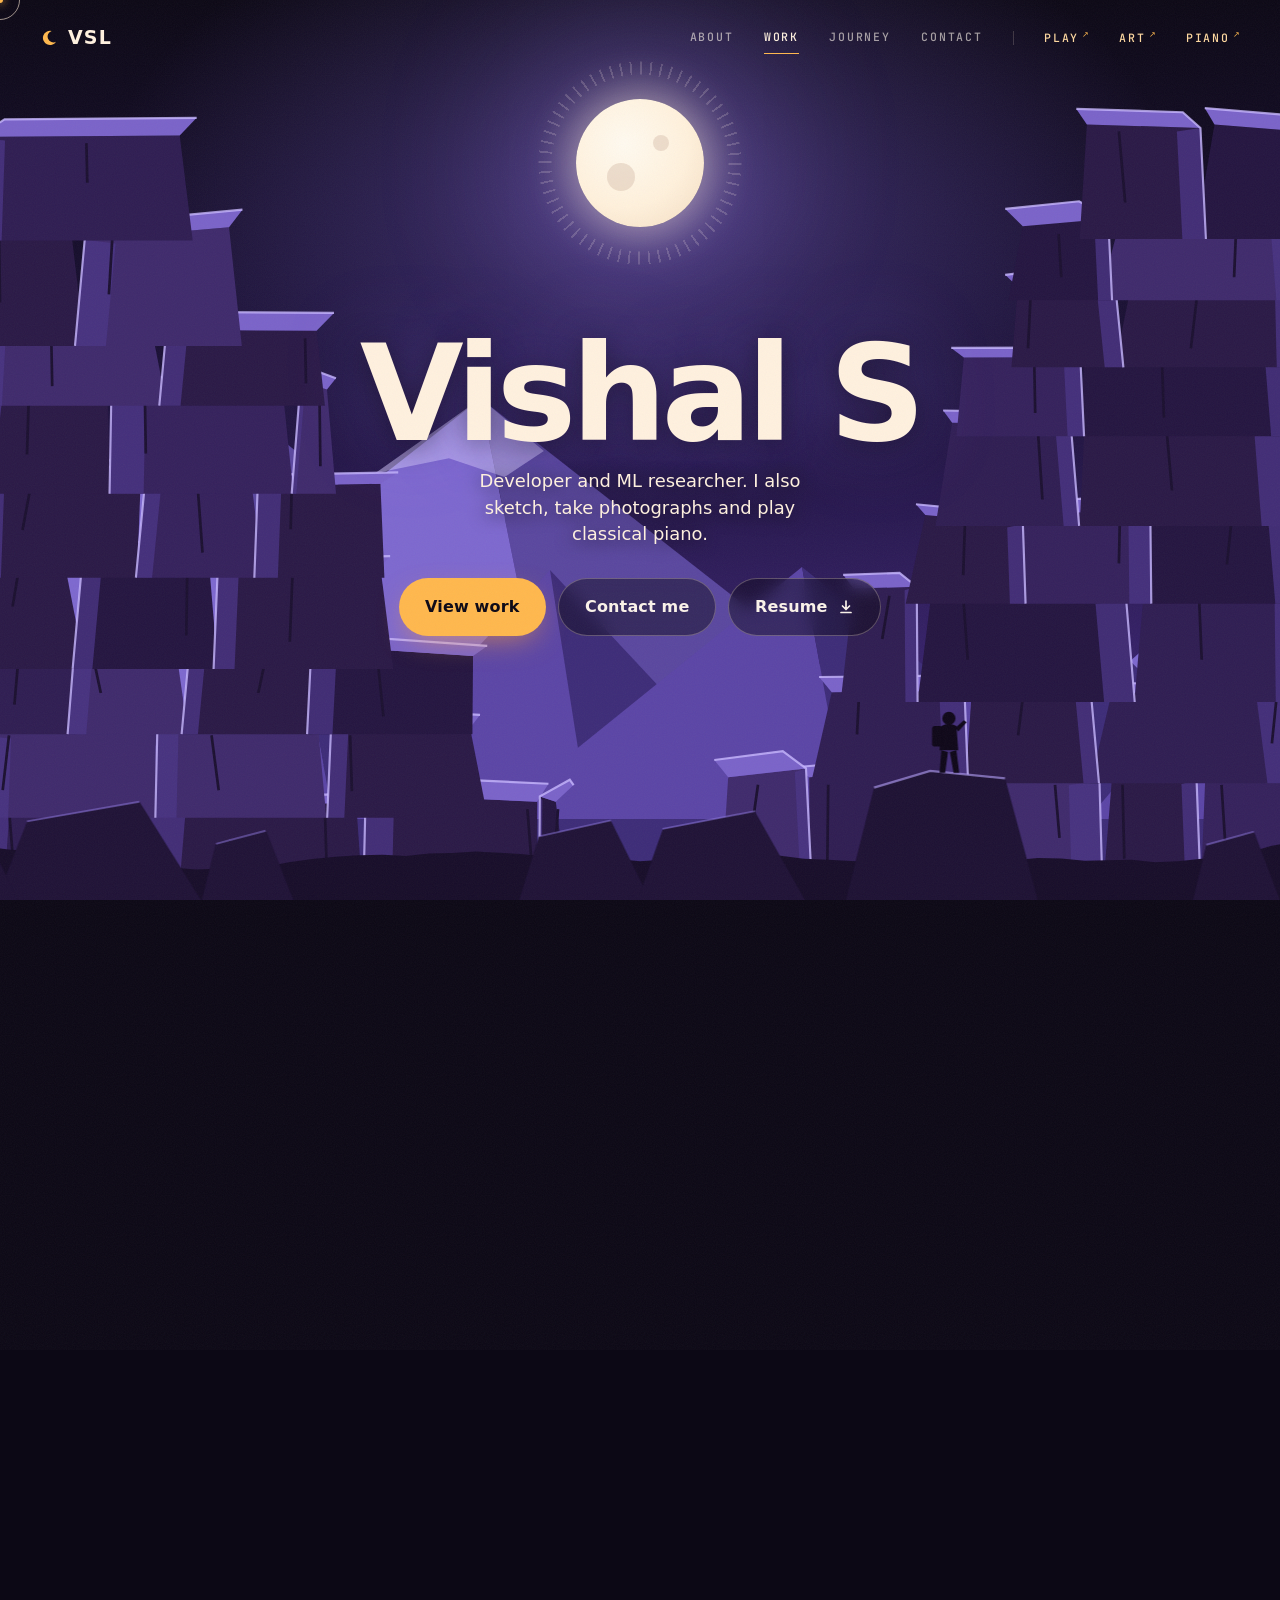
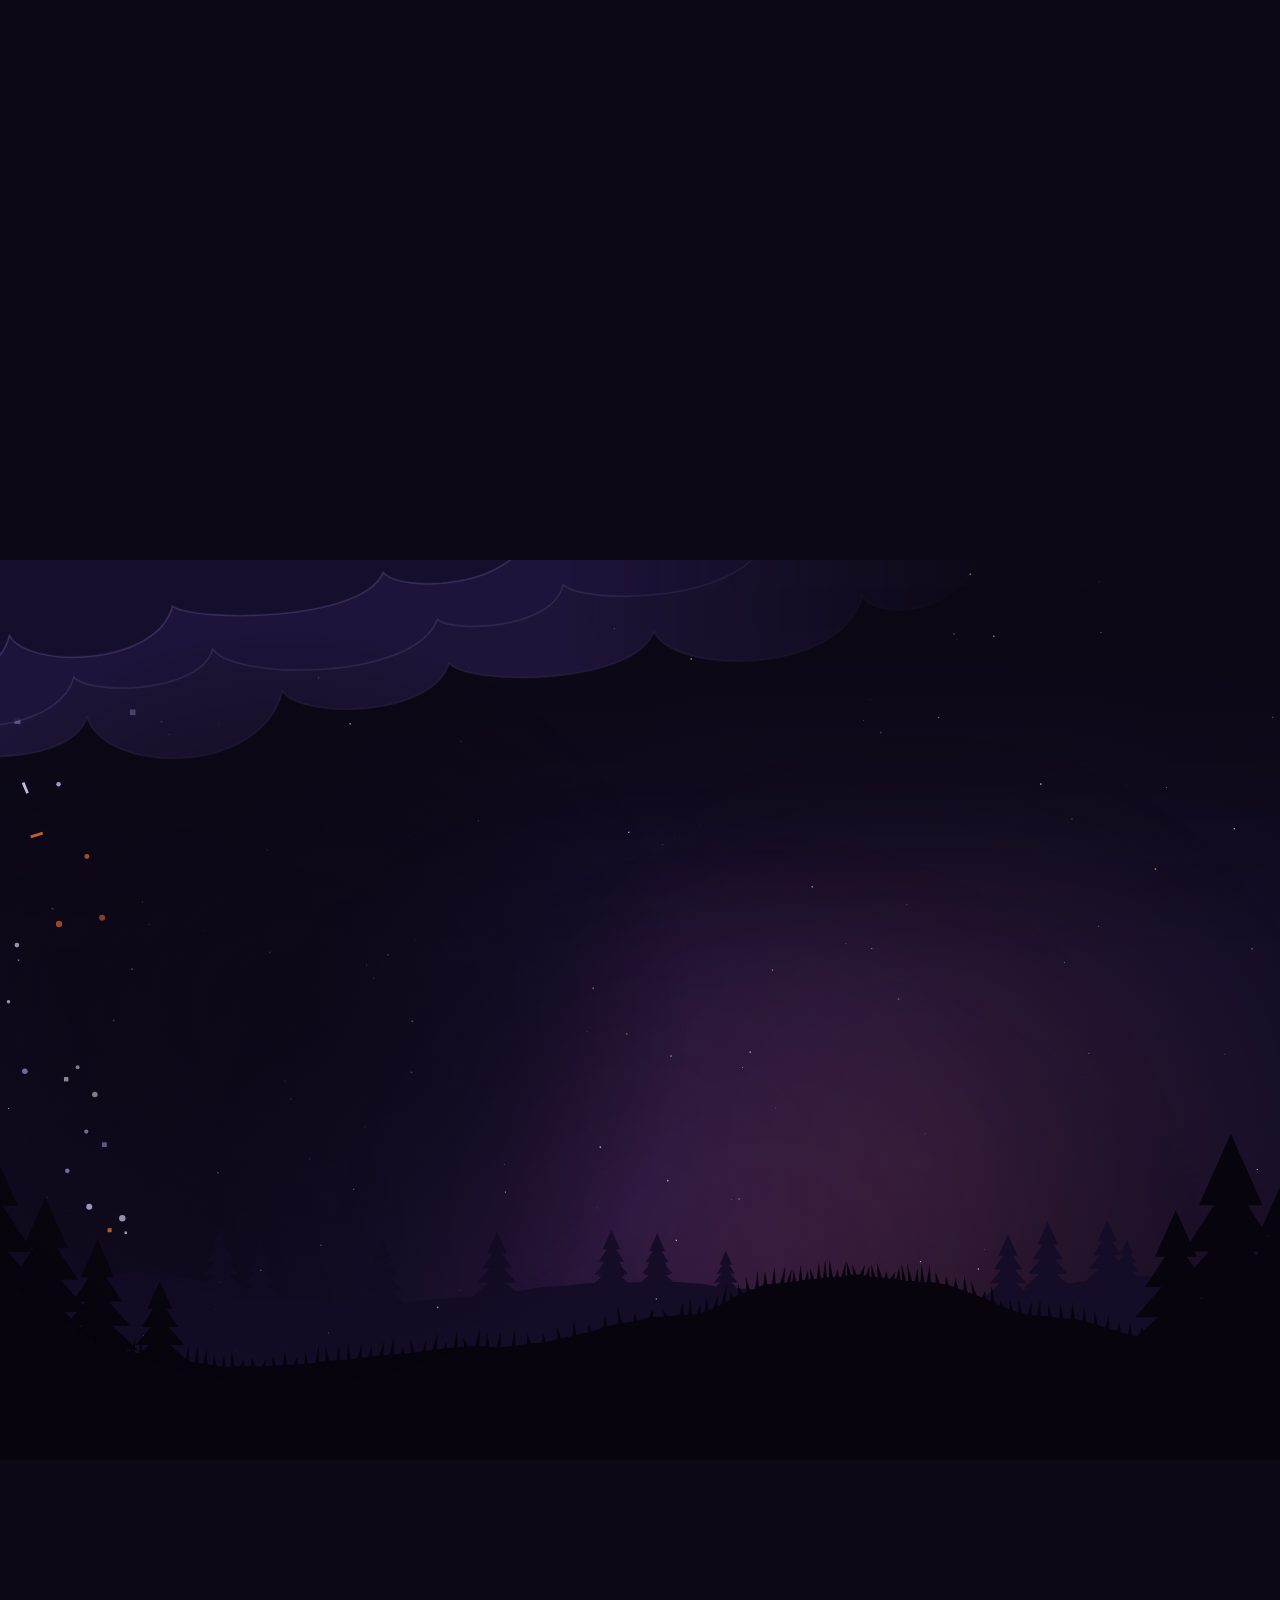
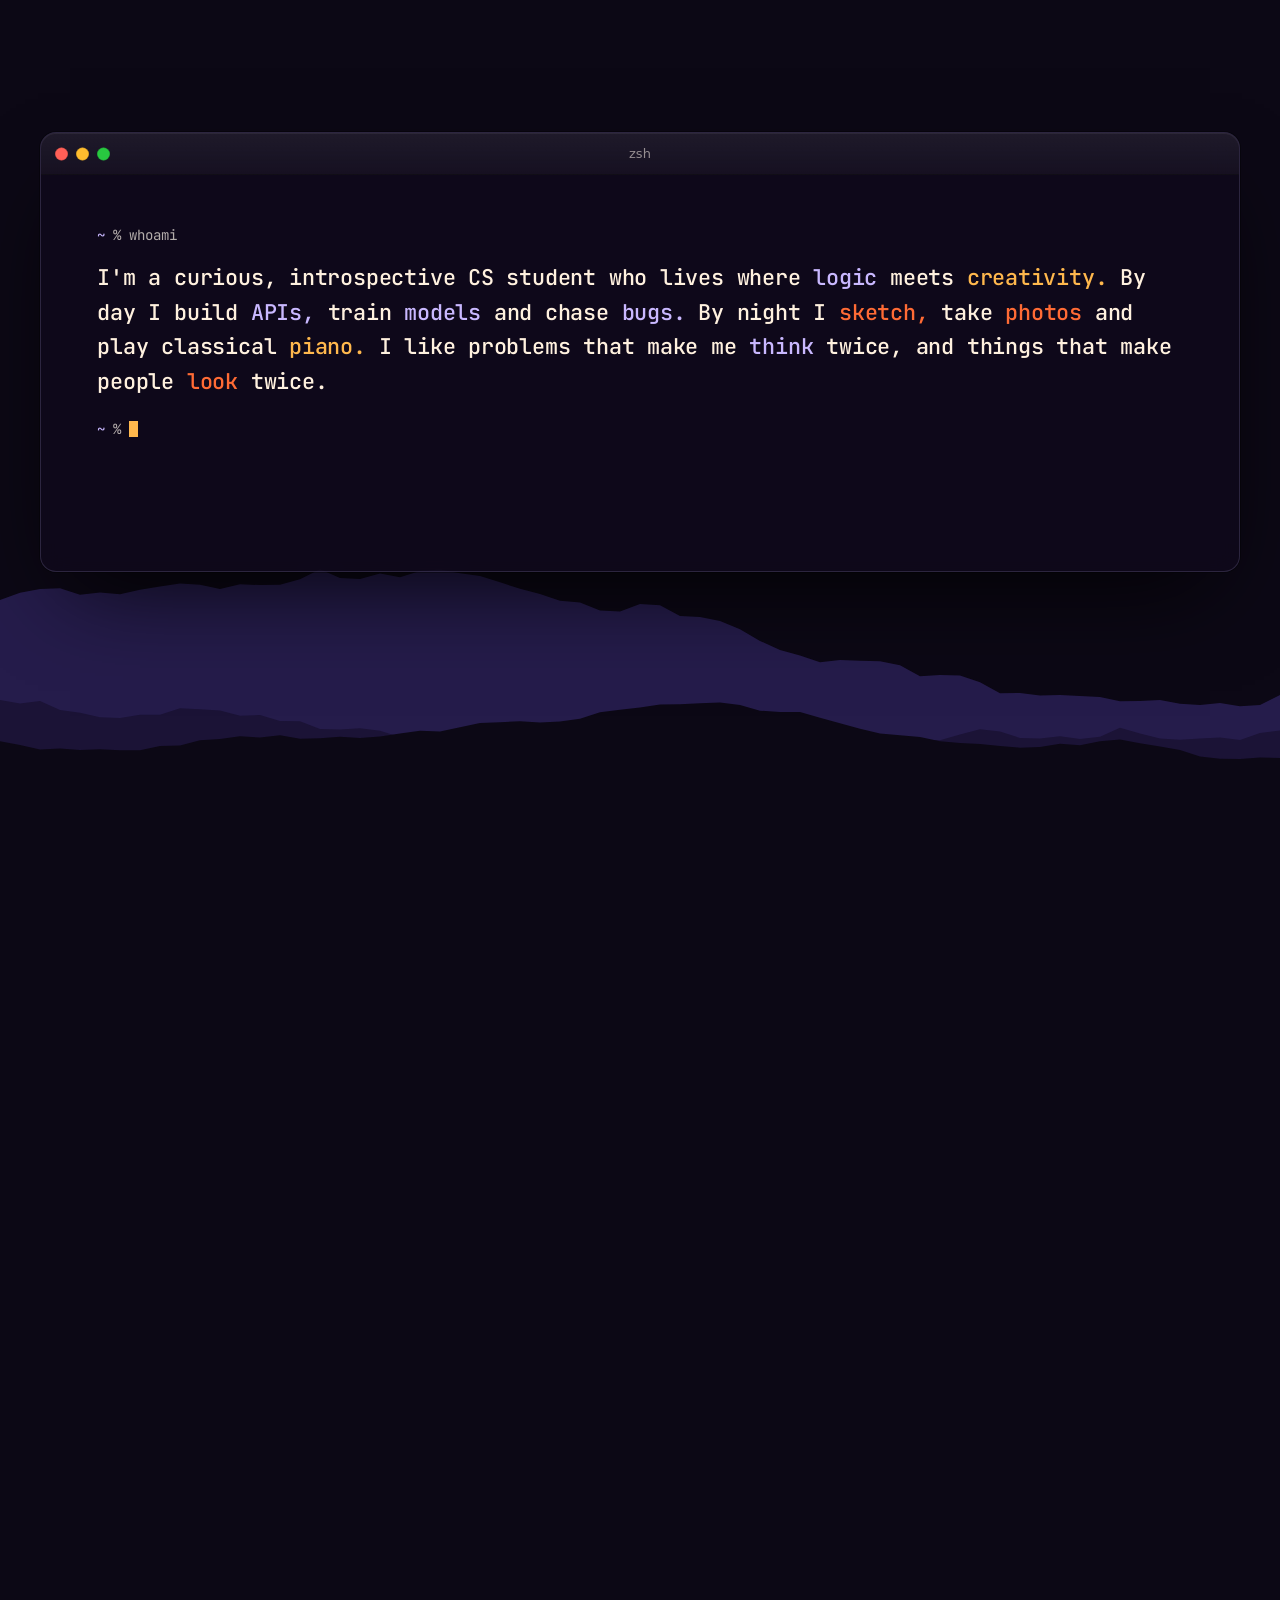
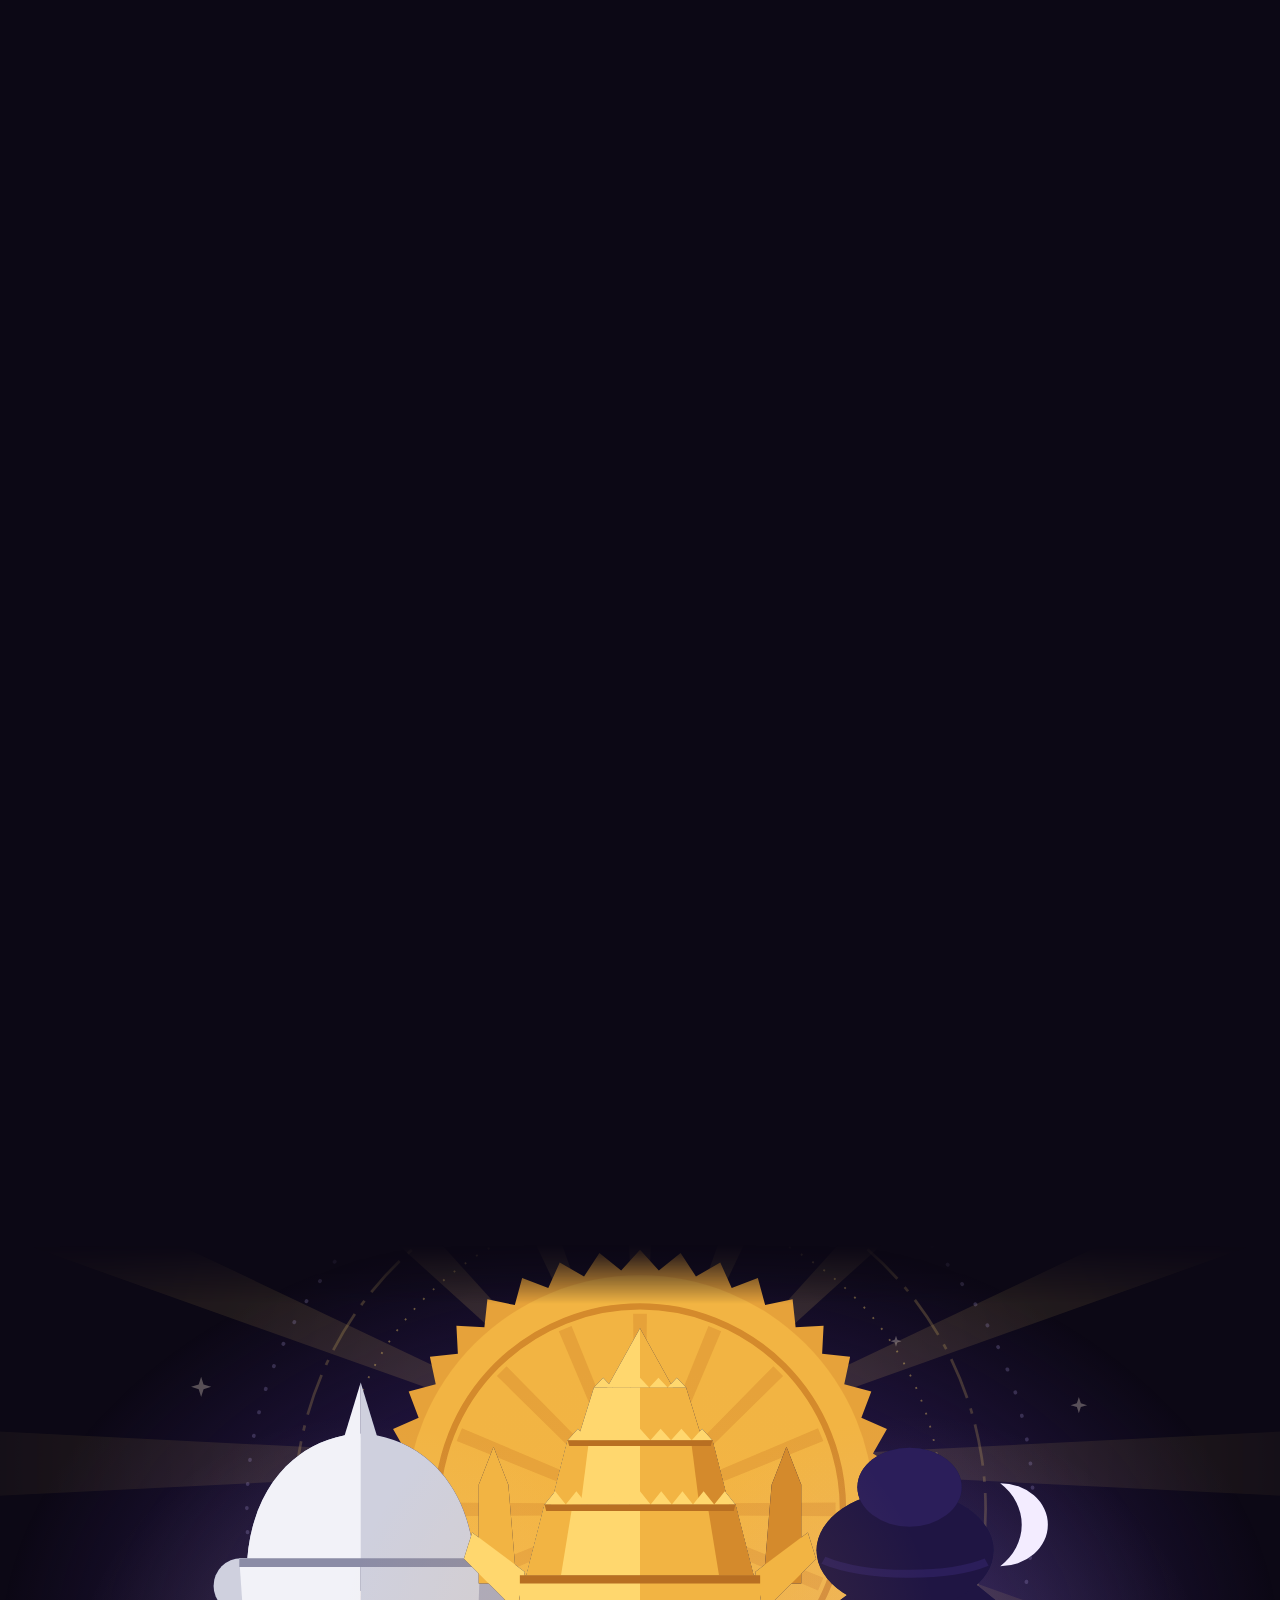
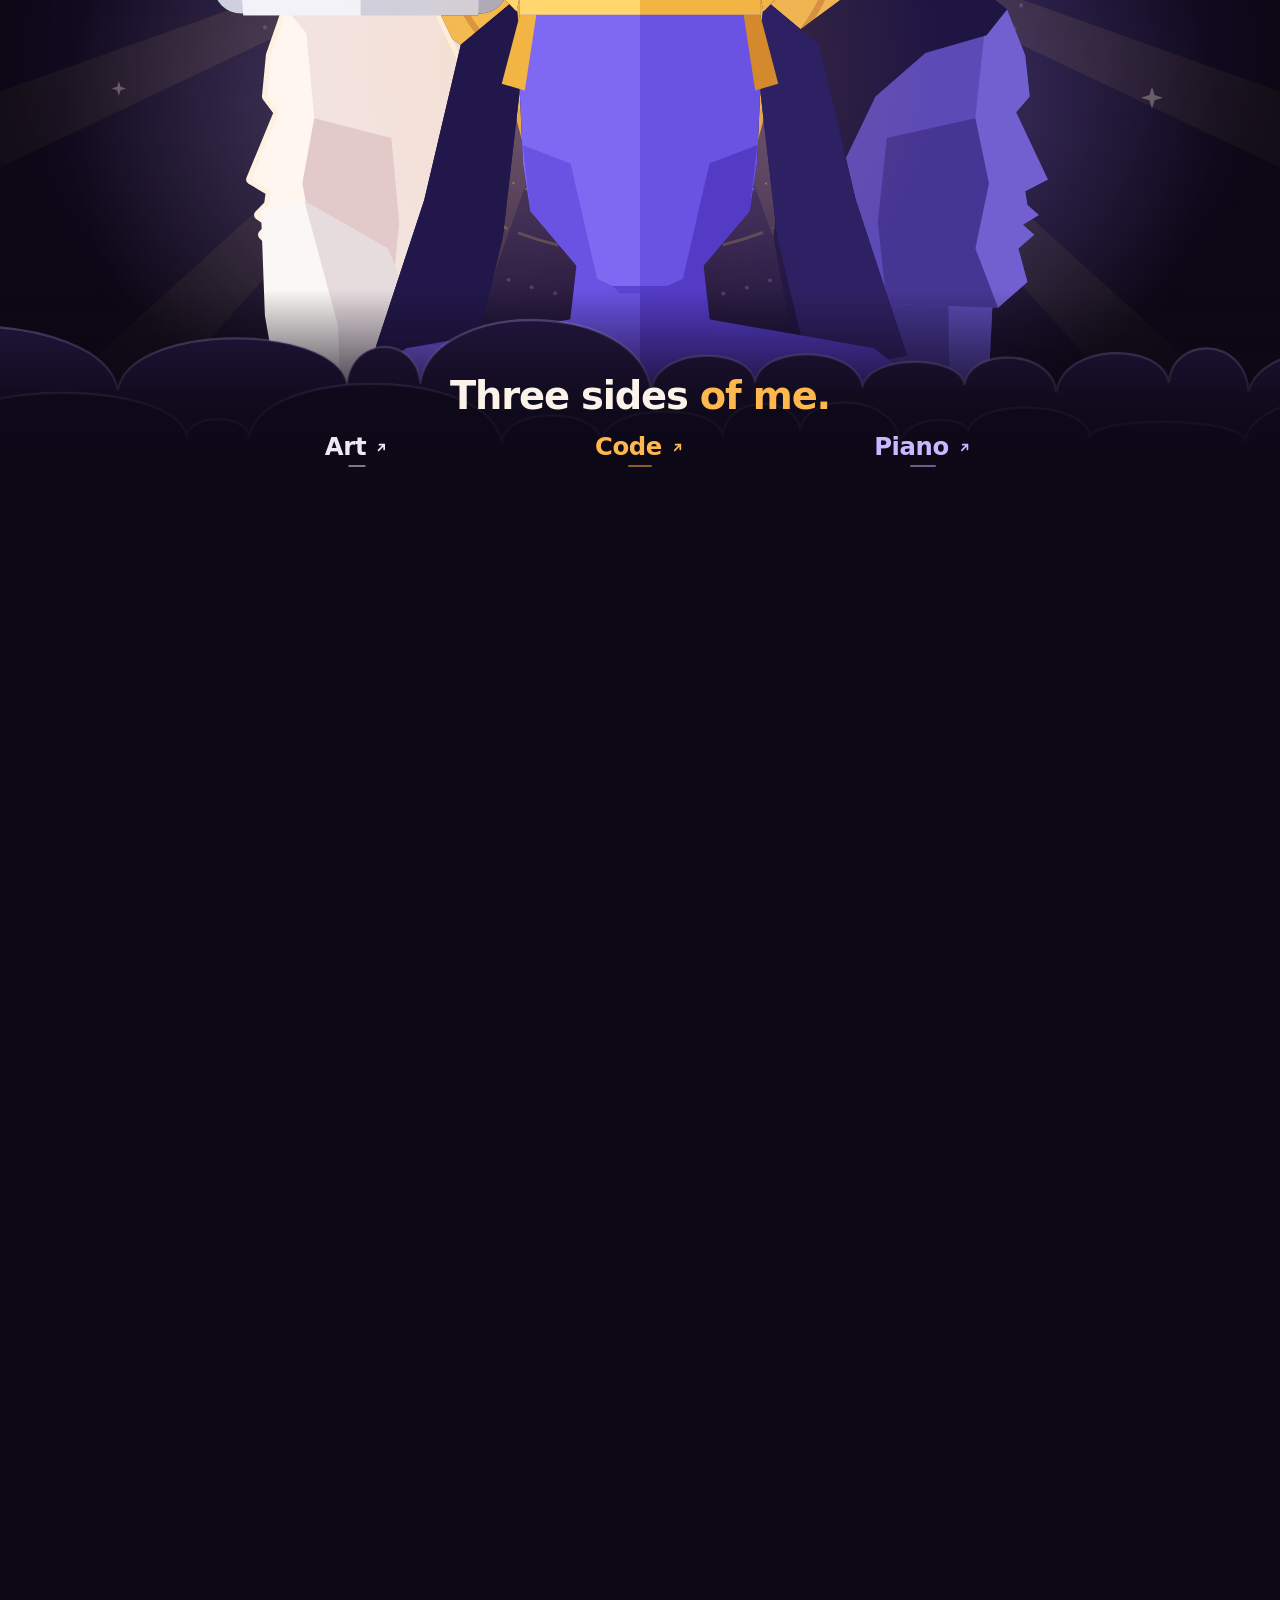
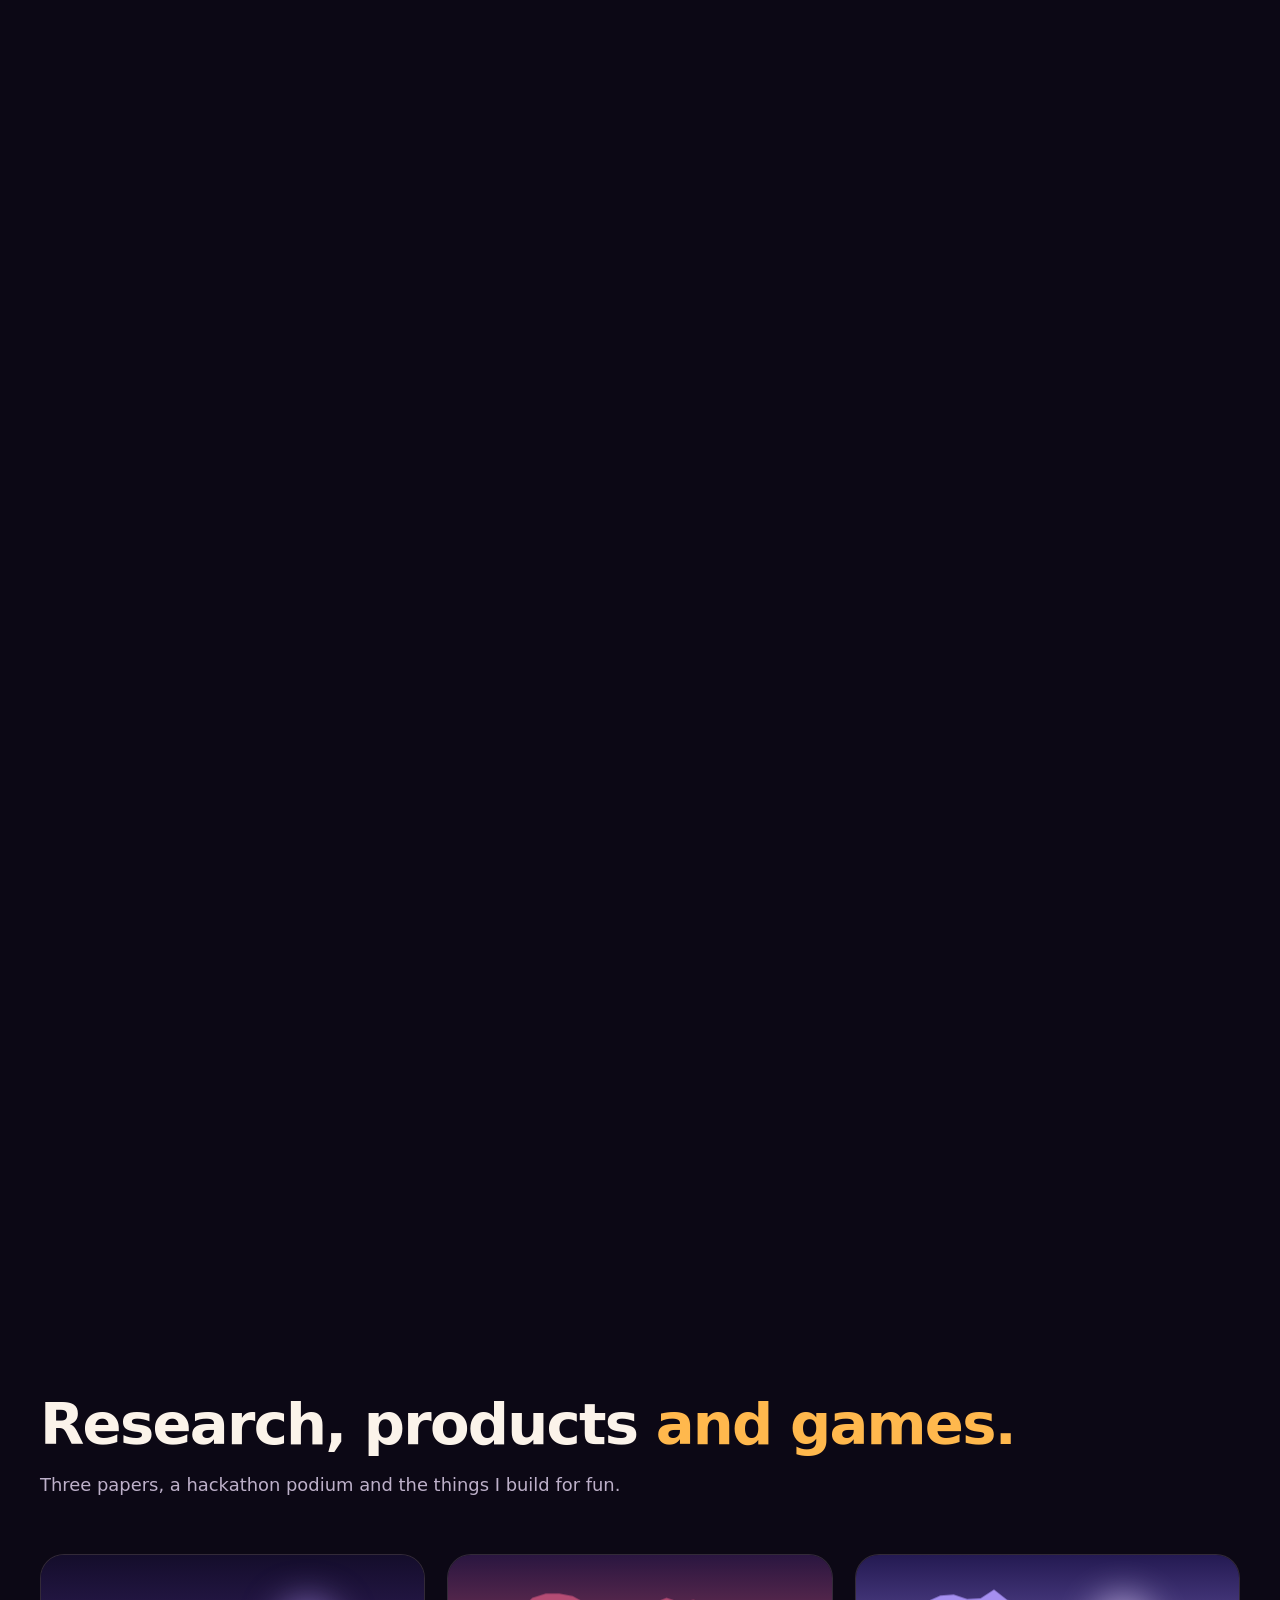
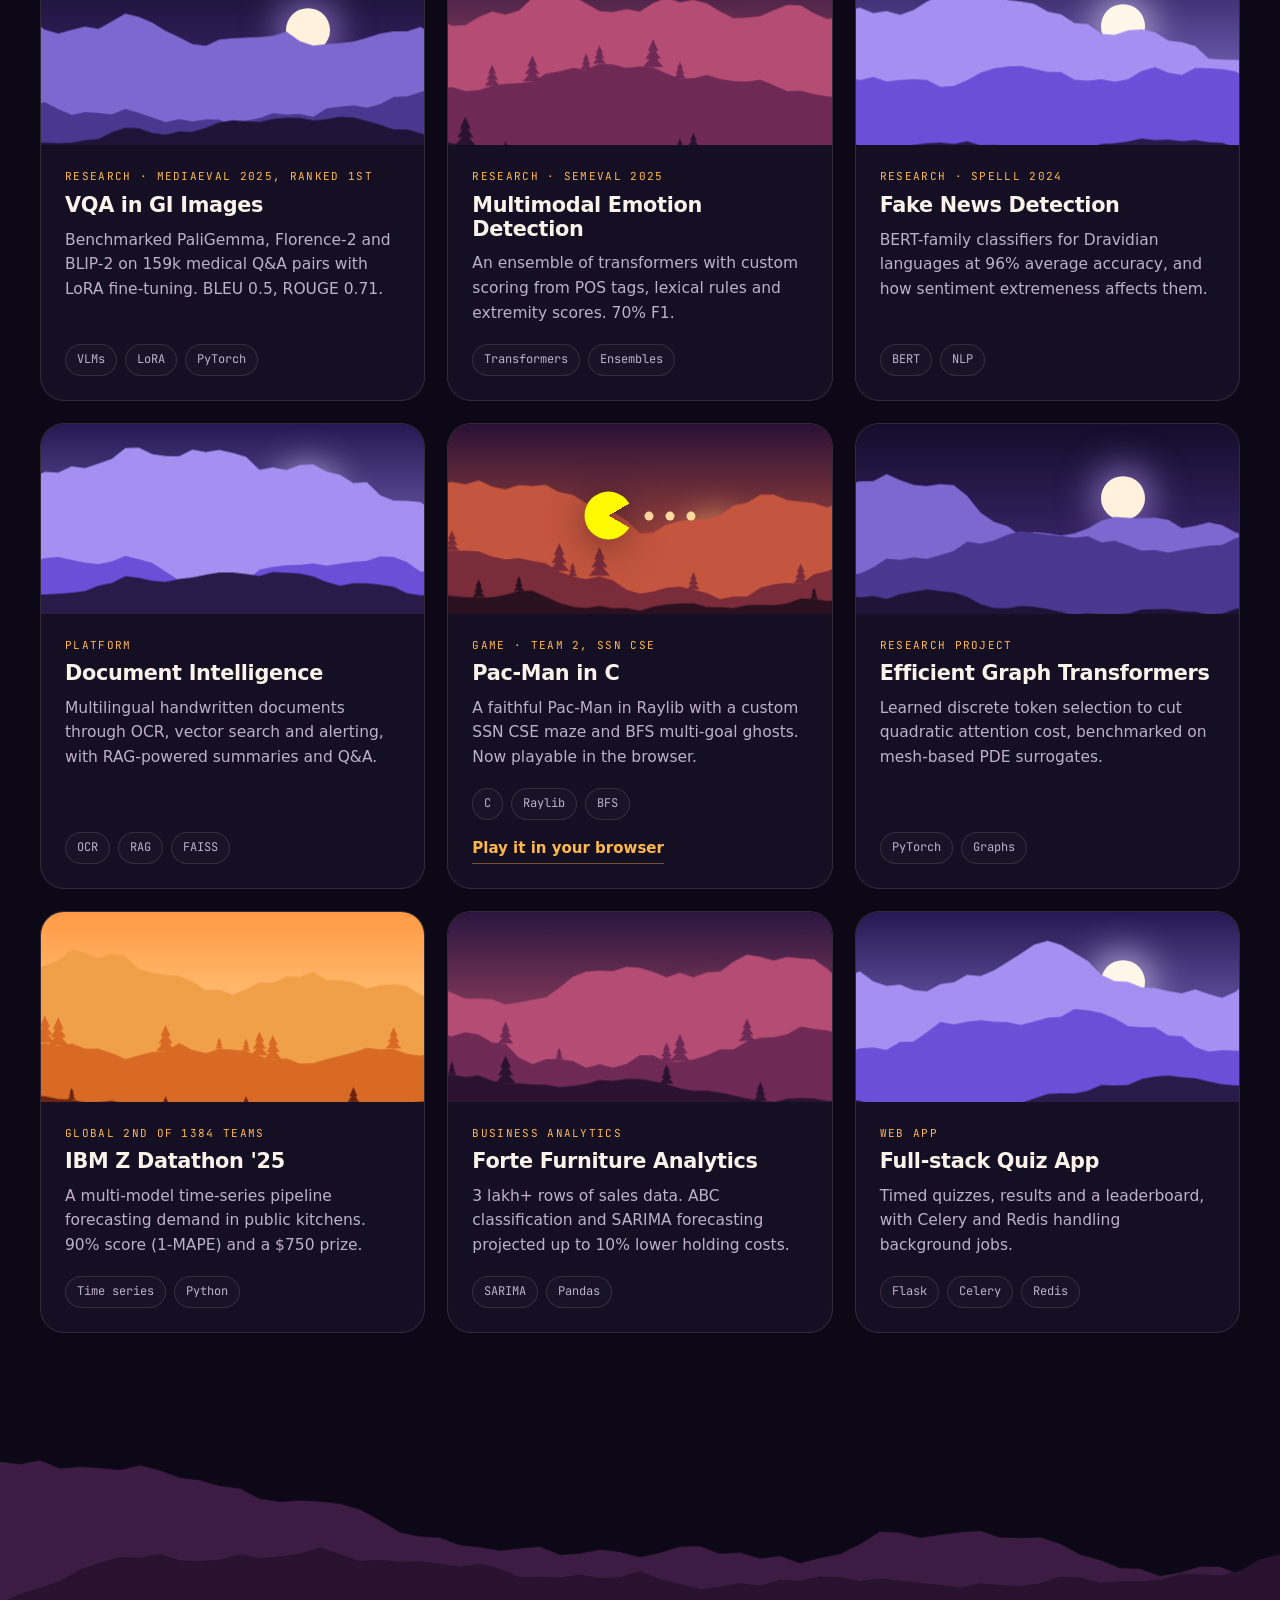
==== index.html @ 2ef000c5 "Portfolio: night-to-dawn parallax site Moonlit canyon hero, scroll-driven particle story, the three " ====
<!doctype html>
<html lang="en">
<head>
  <meta charset="utf-8" />
  <meta name="viewport" content="width=device-width, initial-scale=1" />
  <title>Vishal S</title>
  <meta name="description" content="Vishal S. Computer Science at SSN and Data Science at IIT Madras. Research in NLP, backend systems, games, sketching and classical piano." />
  <meta name="theme-color" content="#0c0815" />
  <link rel="preconnect" href="https://api.fontshare.com" />
  <link rel="preconnect" href="https://cdn.fontshare.com" crossorigin />
  <link href="https://api.fontshare.com/v2/css?f[]=clash-display@500,600,700&f[]=satoshi@400,500,700&display=swap" rel="stylesheet" media="print" onload="this.media='all'" />
  <noscript><link href="https://api.fontshare.com/v2/css?f[]=clash-display@500,600,700&f[]=satoshi@400,500,700&display=swap" rel="stylesheet" /></noscript>
  <link rel="preload" as="image" href="images/scenes/night-far.svg" />
  <link rel="preload" as="image" href="images/scenes/night-mid.svg" />
  <link rel="preload" as="image" href="images/scenes/night-ground.svg" />
  <link rel="stylesheet" href="css/base.css" />
  <link rel="stylesheet" href="css/home.css" />
</head>
<body>
  <div class="loader" id="loader" aria-hidden="true">
    <div class="loader-sky"></div>
    <img class="loader-layer ld1" src="images/scenes/night-far.svg" alt="" />
    <img class="loader-layer ld2" src="images/scenes/night-mid.svg" alt="" />
    <img class="loader-layer ld3" src="images/scenes/night-ground.svg" alt="" />
    <div class="loader-mark"><span>V</span><span>S</span><span>L</span></div>
    <div class="loader-bar"><span></span></div>
  </div>

  <a class="skip" href="#main">Skip to content</a>
  <div class="skyglow" aria-hidden="true"></div>
  <canvas id="stars" aria-hidden="true"></canvas>
  <div class="grain" aria-hidden="true"></div>
  <div class="cursor" aria-hidden="true"><span class="cursor-dot"></span><span class="cursor-ring"></span></div>
  <div class="progress" aria-hidden="true"></div>

  <header class="nav" id="nav">
    <a href="#top" class="logo" aria-label="VSL, home"><svg class="logo-mark" viewBox="0 0 24 24" aria-hidden="true"><path fill="currentColor" d="M15.5 2.6A9.5 9.5 0 1 0 21.4 17 7.8 7.8 0 1 1 15.5 2.6Z"/></svg>VSL</a>
    <button class="nav-toggle" aria-expanded="false" aria-controls="nav-links" aria-label="Open menu"><span></span><span></span></button>
    <nav id="nav-links" class="nav-links" aria-label="Primary">
      <a href="#about">About</a>
      <a href="#work">Work</a>
      <a href="#journey">Journey</a>
      <a href="#contact">Contact</a>
      <span class="nav-sep" aria-hidden="true"></span>
      <a class="ext" href="play.html">Play<sup>↗</sup></a>
      <a class="ext" href="art.html">Art<sup>↗</sup></a>
      <a class="ext" href="piano.html">Piano<sup>↗</sup></a>
    </nav>
  </header>

  <main id="main">
    <!-- ================= HERO: moonlit canyon ================= -->
    <section class="hero-scene" id="top">
      <div class="hero-sticky">
        <div class="sky" aria-hidden="true"></div>
        <div class="moon-wrap" aria-hidden="true"><div class="moon-halo"></div><div class="moon"></div></div>
        <img class="layer l-far" src="images/scenes/night-far.svg" alt="" aria-hidden="true" />
        <img class="layer l-mid" src="images/scenes/night-mid.svg" alt="" aria-hidden="true" />
        <img class="layer l-cliff-l" src="images/scenes/night-cliff-left.svg" alt="" aria-hidden="true" />
        <img class="layer l-cliff-r" src="images/scenes/night-cliff-right.svg" alt="" aria-hidden="true" />

        <div class="hero-copy">
          <h1 class="t-hero hero-title">Vishal S</h1>
          <p class="hero-sub">Developer and ML researcher. I also sketch, take photographs and play classical piano.</p>
          <div class="hero-actions">
            <a href="#work" class="btn btn-neon magnetic">View work</a>
            <a href="#contact" class="btn btn-ghost magnetic">Contact me</a>
            <a href="files/Vishal_S_Resume.pdf" class="btn btn-ghost magnetic" download>Resume <svg class="btn-ic" viewBox="0 0 16 16" fill="none" stroke="currentColor" stroke-width="1.7" stroke-linecap="round" stroke-linejoin="round" aria-hidden="true"><path d="M8 2v8M4.5 7 8 10.5 11.5 7M3 13.5h10"/></svg></a>
          </div>
        </div>

        <img class="layer l-ground" src="images/scenes/night-ground.svg" alt="" aria-hidden="true" />
      </div>
    </section>

    <!-- ================= ASSEMBLY: a thousand little pieces ================= -->
    <section class="assemble" id="me" aria-label="Who I am">
      <div class="assemble-sticky">
        <div class="nebula" aria-hidden="true"><i class="nb nb1"></i><i class="nb nb2"></i><i class="nb nb3"></i></div>
        <img class="as-ground as-ground-b" src="images/scenes/pieces-back.svg" alt="" aria-hidden="true" />
        <canvas id="assemble-canvas" aria-hidden="true"></canvas>
        <div class="as-clouds" aria-hidden="true">
          <svg viewBox="-200 -40 1400 420" preserveAspectRatio="xMinYMin slice"><g class="ac-l ac-l1"><path d="M-220,230 C-200,259 -41,259 -21,195 C6,275 219,275 246,159 C269,197 451,197 474,121 C502,152 726,152 754,78 C783,138 1010,138 1039,30 C1055,61 1184,61 1200,-40 L1200,-60 L-220,-60 Z" fill="#271a47" opacity="0.7"/><path d="M-220,230 C-200,259 -41,259 -21,195 C6,275 219,275 246,159 C269,197 451,197 474,121 C502,152 726,152 754,78 C783,138 1010,138 1039,30 C1055,61 1184,61 1200,-40 " fill="none" stroke="#c9b8ff" stroke-opacity="0.1" stroke-width="2"/></g><g class="ac-l ac-l2"><path d="M-220,190 C-197,238 -12,238 11,155 C30,179 182,179 201,117 C232,160 477,160 508,76 C525,93 663,93 680,29 C708,56 932,56 960,-40 L960,-60 L-220,-60 Z" fill="#1f143c" opacity="0.85"/><path d="M-220,190 C-197,238 -12,238 11,155 C30,179 182,179 201,117 C232,160 477,160 508,76 C525,93 663,93 680,29 C708,56 932,56 960,-40 " fill="none" stroke="#c9b8ff" stroke-opacity="0.14" stroke-width="2"/></g><g class="ac-l ac-l3"><path d="M-220,150 C-200,198 -37,198 -17,113 C5,158 183,158 206,73 C235,95 466,95 494,27 C515,54 679,54 700,-40 L700,-60 L-220,-60 Z" fill="#170e2d" opacity="0.95"/><path d="M-220,150 C-200,198 -37,198 -17,113 C5,158 183,158 206,73 C235,95 466,95 494,27 C515,54 679,54 700,-40 " fill="none" stroke="#c9b8ff" stroke-opacity="0.2" stroke-width="2"/></g></svg>
        </div>
        <img class="as-ground as-ground-f" src="images/scenes/pieces-front.svg" alt="" aria-hidden="true" />
        <ol class="captions" id="captions">
          <li data-from="0.05" data-to="0.38"><span class="t-h2 cap-t">A thousand little pieces.</span><span class="cap-s">Ideas, habits, half-finished sketches and a lot of late nights.</span></li>
          <li data-from="0.5" data-to="0.92"><span class="t-h2 cap-t">Put together, they make <span class="accent">Vishal.</span></span><span class="cap-s">CS at SSN and Data Science at IIT Madras. Based in Chennai.</span></li>
        </ol>
      </div>
    </section>

    <!-- ================= ABOUT ================= -->
    <section class="story" id="about">
      <div class="story-sticky">
        <div class="horizon" data-pal="night" data-mode="scene" aria-hidden="true"></div>
        <div class="wrap story-inner">
          <div class="term">
            <div class="term-bar" aria-hidden="true">
              <span class="term-dots"><i></i><i></i><i></i></span>
              <span class="term-title">zsh</span>
            </div>
            <div class="term-body" data-lenis-prevent>
              <p class="term-line" aria-hidden="true"><span class="term-path">~</span> % whoami</p>
              <p class="story-text" id="story-text"></p>
              <div class="term-log" id="term-log" aria-live="polite"></div>
              <p class="term-line term-end"><span class="term-path">~</span> % <span class="term-typed" id="term-typed"></span><span class="term-cursor"></span></p>
              <input class="term-input" id="term-input" type="text" autocomplete="off" autocapitalize="off" autocorrect="off" spellcheck="false" aria-label="Terminal. Try ls, cat or clear." />
            </div>
          </div>
        </div>
      </div>
    </section>

    <section class="sides" id="sides" aria-label="Three sides of me">
      <div class="sides-sticky">
        <div class="trimurti" id="trimurti"></div>
        <div class="tm-foot wrap">
          <h2 class="tm-title">Three sides <span class="accent">of me.</span></h2>
          <nav class="tm-labels" id="tm-labels" aria-label="Three sides of me"></nav>
        </div>
      </div>
    </section>


    <!-- ================= WORK ================= -->
    <section class="work section" id="work">
      <div class="wrap section-head">
        <h2 class="t-h2 reveal">Research, products <span class="accent">and games.</span></h2>
        <p class="lead reveal">Three papers, a hackathon podium and the things I build for fun.</p>
      </div>
      <div class="wrap work-grid" id="work-grid"></div>
      <div class="horizon" data-pal="dusk" aria-hidden="true"></div>
    </section>


    <!-- ================= SKILLS ================= -->
    <section class="skills" aria-label="Toolkit">
      <div class="marquee" aria-hidden="true"><div class="marquee-track" id="mq-a"></div></div>
      <div class="marquee alt" aria-hidden="true"><div class="marquee-track" id="mq-b"></div></div>
      <p class="sr-only" id="skills-sr"></p>
    </section>

    <!-- ================= JOURNEY ================= -->
    <section class="section journey" id="journey">
      <div class="wrap">
        <div class="section-head">
          <h2 class="t-h2 reveal">How I <span class="accent">got here.</span></h2>
        </div>
        <ul class="stats" id="stats" aria-label="At a glance"></ul>
        <div class="timeline-wrap">
          <div class="timeline-line" aria-hidden="true"><span id="timeline-fill"></span></div>
          <ol class="timeline" id="timeline"></ol>
        </div>
      </div>
      <div class="horizon" data-pal="ember" aria-hidden="true"></div>
    </section>

    <!-- ================= CONTACT: dawn ================= -->
    <section class="dawn" id="contact">
      <div class="dawn-sticky">
        <div class="dawn-sky" aria-hidden="true"></div>
        <div class="sun" aria-hidden="true"></div>
        <img class="dl d1" src="images/scenes/dawn-1.svg" alt="" aria-hidden="true" loading="lazy" />
        <img class="dl d2" src="images/scenes/dawn-2.svg" alt="" aria-hidden="true" loading="lazy" />
        <img class="dl d3" src="images/scenes/dawn-3.svg" alt="" aria-hidden="true" loading="lazy" />
        <img class="dl d4" src="images/scenes/dawn-4.svg" alt="" aria-hidden="true" loading="lazy" />
        <img class="dl d5" src="images/scenes/dawn-5.svg" alt="" aria-hidden="true" loading="lazy" />
        <div class="dawn-copy wrap">
          <h2 class="t-h2 dawn-title">Let's make something <span class="accent">together.</span></h2>
          <p class="dawn-lead">Open to internships, research collaborations and interesting side projects.</p>
          <a class="btn btn-egg btn-big magnetic" data-mail href="mailto:vishalsubramoniam@gmail.com">Say hello</a>
          <ul class="socials" id="socials"></ul>
        </div>
      </div>
    </section>
  </main>

  <footer class="footer dawn-footer">
    <p>© <span id="year"></span> <span data-site="name">Vishal S</span></p>
    <a href="#top">Back to top</a>
  </footer>

  <script src="js/vendor/lenis.min.js"></script>
  <script src="js/data.js"></script>
  <script src="js/common.js"></script>
  <script src="js/assemble.js"></script>
  <script src="js/trimurti.js"></script>
  <script src="js/home.js"></script>
</body>
</html>
---- css/base.css ----
@font-face {
  font-family: "JetBrains Mono"; src: url("[data-uri]") format("woff2");
  font-weight: 400 500; font-style: normal; font-display: swap;
}
/* =====================================================================
   BASE — shared by every page.
   Theme: moonlit night (plum + lavender) → Firewatch dawn (amber + ember).
   Type:  Clash Display (headings) · Satoshi (text) · JetBrains Mono (labels)
   ===================================================================== */
:root {
  /* night */
  --bg: #0c0815;
  --bg-2: #150f24;
  --plum: #2a1a4a;
  --violet: #7a5cf0;
  --lilac: #c9b8ff;
  /* dawn */
  --amber: #ffb84d;
  --orange: #ff6b35;
  --ember: #e4472b;
  --sand: #ffd9a0;
  --cream: #fff1df;
  --peach: #f6c9a8;

  /* legacy names (used by Art & Piano pages) mapped onto the new palette */
  --navy: var(--plum);
  --royal: #6b4fd8;
  --mustard: var(--amber);
  --neon: var(--amber);
  --neon-2: var(--sand);
  --teal: var(--lilac);

  --text: #fbf3ea;
  --muted: #bdb0c9;
  --card: rgba(255, 236, 214, 0.04);
  --card-border: rgba(255, 220, 190, 0.13);
  --glow: 0 0 22px rgba(255, 170, 80, 0.45), 0 0 60px rgba(255, 140, 60, 0.18);

  /* type */
  --display: "Clash Display", "Satoshi", system-ui, sans-serif;
  --font: "Satoshi", system-ui, -apple-system, "Segoe UI", sans-serif;
  --mono: "JetBrains Mono", ui-monospace, Consolas, monospace;
  --t-hero: clamp(3.4rem, 10.5vw, 9.5rem);
  --t-h2: clamp(2.4rem, 5.6vw, 5.25rem);
  --t-h3: clamp(1.3rem, 1.6vw, 1.6rem);
  --t-lead: clamp(1.12rem, 1.35vw, 1.35rem);
  --t-body: clamp(1rem, 0.25vw + 0.95rem, 1.125rem);
  --t-label: 0.75rem;

  --radius: 24px;
  --ease: cubic-bezier(0.22, 1, 0.36, 1);
  --wrap: min(1200px, calc(100% - 40px));
}

*, *::before, *::after { box-sizing: border-box; margin: 0; padding: 0; }
/* clip (not hidden) so position:sticky keeps working */
html, body { overflow-x: clip; }
html { scroll-behavior: smooth; scroll-padding-top: 90px; }
/* Lenis smooth scrolling */
html.lenis, html.lenis body { height: auto; }
.lenis.lenis-smooth { scroll-behavior: auto !important; }
.lenis.lenis-stopped { overflow: hidden; }
body {
  background: var(--bg);
  color: var(--text);
  font-family: var(--font);
  font-size: var(--t-body);
  line-height: 1.65;
  -webkit-font-smoothing: antialiased;
  text-rendering: optimizeLegibility;
}
a { color: inherit; text-decoration: none; }
ul, ol { list-style: none; }
img, svg, canvas { display: block; max-width: 100%; }
button { font: inherit; color: inherit; background: none; border: 0; }
::selection { background: var(--amber); color: var(--bg); }
:focus-visible { outline: 2px solid var(--amber); outline-offset: 4px; border-radius: 6px; }

.sr-only {
  position: absolute; width: 1px; height: 1px; padding: 0; margin: -1px;
  overflow: hidden; clip: rect(0 0 0 0); white-space: nowrap; border: 0;
}
.skip {
  position: fixed; top: -60px; left: 16px; z-index: 200;
  background: var(--amber); color: var(--bg); padding: 10px 16px; border-radius: 10px; transition: top .2s;
}
.skip:focus { top: 16px; }
.wrap { width: var(--wrap); margin-inline: auto; }

/* ---------- type scale (use only these) ---------- */
.t-hero, .t-h2, .h2, .display {
  font-family: var(--display); font-weight: 600; letter-spacing: -0.03em; line-height: 0.95;
}
.t-hero { font-size: var(--t-hero); line-height: 0.88; letter-spacing: -0.04em; }
.t-h2, .h2 { font-size: var(--t-h2); margin: 18px 0 20px; }
.t-h3 { font-family: var(--display); font-weight: 600; font-size: var(--t-h3); line-height: 1.15; letter-spacing: -0.01em; }
.t-lead, .lead { font-size: var(--t-lead); line-height: 1.55; color: var(--muted); max-width: 60ch; font-weight: 500; }
.lead strong { color: var(--text); font-weight: 700; }
.t-label {
  font-family: var(--mono); font-size: var(--t-label); font-weight: 500;
  letter-spacing: 0.16em; text-transform: uppercase;
}

.neon { color: var(--amber); }
.accent, .grad { color: var(--amber); }

/* ---------- background layers ---------- */
body::before {
  content: ""; position: fixed; inset: 0; z-index: -3;
  background:
    radial-gradient(70vw 50vw at 50% -15%, rgba(122, 92, 240, 0.20), transparent 62%),
    radial-gradient(45vw 45vw at 110% 85%, rgba(255, 107, 53, 0.08), transparent 60%),
    var(--bg);
}
#stars { position: fixed; inset: 0; z-index: -2; width: 100%; height: 100%; transition: opacity 1s ease; }

.skyglow {
  position: fixed; inset: 0; z-index: -3; pointer-events: none; opacity: 0; will-change: opacity;
  background:
    radial-gradient(120% 70% at 50% 115%, rgba(228, 71, 43, .42), rgba(140, 45, 95, .22) 45%, transparent 72%),
    radial-gradient(60% 40% at 85% 100%, rgba(255, 184, 77, .18), transparent 70%);
}
.grain {
  position: fixed; inset: -50%; z-index: 150; pointer-events: none; opacity: 0.05;
  background-image: url("data:image/svg+xml,%3Csvg xmlns='http://www.w3.org/2000/svg' width='160' height='160'%3E%3Cfilter id='n'%3E%3CfeTurbulence type='fractalNoise' baseFrequency='0.9' numOctaves='3' stitchTiles='stitch'/%3E%3C/filter%3E%3Crect width='100%25' height='100%25' filter='url(%23n)'/%3E%3C/svg%3E");
}
@keyframes grain {
  0% { transform: translate(0, 0); } 20% { transform: translate(-3%, 2%); }
  40% { transform: translate(2%, -3%); } 60% { transform: translate(-2%, 3%); }
  80% { transform: translate(3%, -2%); } 100% { transform: translate(0, 0); }
}
.progress {
  position: fixed; top: 0; left: 0; height: 3px; width: 100%; z-index: 140;
  background: linear-gradient(90deg, var(--violet), var(--amber), var(--orange));
  transform-origin: 0 50%; transform: scaleX(0);
}

/* ---------- parallax blobs (Art & Piano pages only) ---------- */
.blob-layer { position: absolute; inset: 0; pointer-events: none; z-index: 0; overflow: clip; }
.blob { position: absolute; will-change: transform; }
.blob svg { width: 100%; height: 100%; overflow: visible; }

/* ---------- loading screen ---------- */
.loader { position: fixed; inset: 0; z-index: 300; overflow: hidden; background: var(--bg); animation: loaderFailsafe .01s 6s forwards; }
@keyframes loaderFailsafe { to { opacity: 0; visibility: hidden; } }
.loader-sky { position: absolute; inset: 0; background: radial-gradient(60% 50% at 50% 30%, rgba(150, 120, 255, .3), transparent 70%), linear-gradient(#0c0815, #1a1036 45%, #3a2370 85%, #4b2f85); }
.loader-layer { position: absolute; inset: 0; width: 100%; height: 100%; object-fit: cover; object-position: 50% 100%; transform: translateY(70%); animation: ldIn 1.6s var(--ease) forwards; }
.ld1 { animation-delay: .05s; } .ld2 { animation-delay: .22s; } .ld3 { animation-delay: .4s; }
@keyframes ldIn { to { transform: translateY(0); } }
.loader-mark {
  position: absolute; left: 50%; top: 36%; transform: translate(-50%, -50%); display: flex; overflow: hidden; padding: 0 .06em .08em;
  font-family: var(--display); font-weight: 700; font-size: clamp(4.5rem, 17vw, 13rem); line-height: 1; letter-spacing: -0.045em; color: var(--cream);
  text-shadow: 0 10px 60px rgba(150, 120, 255, .45);
}
.loader-mark span { display: inline-block; transform: translateY(105%); animation: ldMark 1s var(--ease) forwards; }
.loader-mark span:nth-child(2) { animation-delay: .09s; } .loader-mark span:nth-child(3) { animation-delay: .18s; color: var(--amber); }
@keyframes ldMark { to { transform: none; } }
.loader-bar { position: absolute; left: 50%; top: calc(36% + clamp(3.4rem, 11vw, 8rem)); width: 150px; height: 2px; margin-left: -75px; background: rgba(255, 236, 214, .15); overflow: hidden; }
.loader-bar span { display: block; height: 100%; background: var(--amber); transform-origin: 0 50%; animation: ldBar 1.9s var(--ease) forwards; }
@keyframes ldBar { from { transform: scaleX(0); } to { transform: scaleX(1); } }
.loader.quick .loader-layer, .loader.quick .loader-mark span { animation-duration: .55s; animation-delay: 0s; }
.loader.quick .loader-bar span { animation-duration: .7s; }
/* exit: ridges sink at different speeds (parallax), wordmark lifts, curtain fades */
.loaded .loader { opacity: 0; visibility: hidden; transition: opacity .9s var(--ease) .35s, visibility 0s 1.3s; }
.loaded .loader-layer { animation: none; transition: transform 1.2s cubic-bezier(.7, 0, .2, 1); }
.loaded .ld1 { transform: translateY(18%); } .loaded .ld2 { transform: translateY(38%); } .loaded .ld3 { transform: translateY(70%); }
.loaded .loader-mark span { animation: none; transform: translateY(-110%); transition: transform .8s cubic-bezier(.7, 0, .2, 1); }
.loaded .loader-bar { opacity: 0; transition: opacity .3s; }

/* ---------- horizons: layered ridges at the bottom of sections ---------- */
.horizon { position: absolute; left: 0; right: 0; bottom: -1px; height: clamp(150px, 22vw, 300px); pointer-events: none; z-index: 0; overflow: hidden; }
.horizon .hz { position: absolute; inset: 0; width: 100%; max-width: none; height: 100%; will-change: transform; }
.horizon .hz1 { opacity: .85; }

/* ---------- mini landscapes inside cards ---------- */
.mini { position: relative; overflow: hidden; background: linear-gradient(var(--sky1), var(--sky2)); }
.mini-orb {
  position: absolute; left: 64%; top: var(--orb-y); width: 44px; height: 44px; border-radius: 50%; background: var(--orb);
  box-shadow: 0 0 34px 10px var(--glow);
  transform: translate(calc(var(--tx, 0) * -4px), calc((var(--q, .5) - .5) * 30px));
}
.mini-l { position: absolute; left: -6%; bottom: -6%; width: 112%; max-width: none; height: 110%; will-change: transform; }
.ml1 { transform: translate3d(calc(var(--tx, 0) * -8px), calc((var(--q, .5) - .5) * 14px), 0); }
.ml2 { transform: translate3d(calc(var(--tx, 0) * -16px), calc((var(--q, .5) - .5) * 26px), 0); }
.ml3 { transform: translate3d(calc(var(--tx, 0) * -28px), calc((var(--q, .5) - .5) * 44px), 0); }
.mini-emblem, .pac-emblem {
  position: absolute; left: 50%; top: 44%;
  transform: translate(calc(-50% + var(--tx, 0) * -22px), calc(-50% + (var(--q, .5) - .5) * 36px));
}
.mini-emblem { font-family: var(--display); font-weight: 700; font-size: clamp(2.4rem, 4vw, 3.4rem); line-height: 1; letter-spacing: -0.03em; color: var(--cream); text-shadow: 0 8px 30px rgba(12, 8, 21, .45); white-space: nowrap; }
.pac-emblem { display: flex; align-items: center; gap: 12px; }
.pac-emblem i { width: 48px; height: 48px; border-radius: 50%; background: conic-gradient(#fdf900 0 60deg, transparent 60deg 120deg, #fdf900 120deg); filter: drop-shadow(0 6px 18px rgba(12, 8, 21, .5)); animation: chomp .35s steps(2) infinite alternate; }
.pac-emblem b { width: 9px; height: 9px; border-radius: 50%; background: #ffd9a0; }
@keyframes chomp { to { background: conic-gradient(#fdf900 0 80deg, transparent 80deg 100deg, #fdf900 100deg); } }

/* ---------- custom cursor ---------- */
.cursor { display: none; }
@media (hover: hover) and (pointer: fine) {
  .has-cursor, .has-cursor a, .has-cursor button { cursor: none; }
  .cursor { display: block; position: fixed; inset: 0; pointer-events: none; z-index: 190; }
  .cursor-dot, .cursor-ring { position: fixed; top: 0; left: 0; border-radius: 50%; will-change: transform; }
  .cursor-dot { width: 6px; height: 6px; margin: -3px 0 0 -3px; background: var(--amber); box-shadow: 0 0 10px var(--amber); }
  .cursor-ring {
    width: 40px; height: 40px; margin: -20px 0 0 -20px; border: 1.5px solid rgba(255, 236, 214, .6);
    transition: width .3s var(--ease), height .3s var(--ease), margin .3s var(--ease), background .3s, border-color .3s;
  }
  .cursor.hover .cursor-ring {
    width: 72px; height: 72px; margin: -36px 0 0 -36px;
    background: rgba(255, 184, 77, .12); border-color: var(--amber);
  }
  .cursor.hidden { opacity: 0; }
}

/* ---------- nav: a quiet, full-width bar that hides while you scroll down ---------- */
.nav {
  position: fixed; top: 0; left: 0; right: 0; z-index: 120;
  display: flex; align-items: center; justify-content: space-between; gap: 24px;
  padding: 22px max(20px, calc((100% - 1200px) / 2));
  transition: transform .5s var(--ease), background .4s, padding .4s var(--ease), border-color .4s;
  border-bottom: 1px solid transparent;
}
.nav.scrolled {
  padding-top: 14px; padding-bottom: 14px;
  background: rgba(12, 8, 21, .72); border-bottom-color: rgba(255, 236, 214, .07);
  backdrop-filter: blur(14px) saturate(140%); -webkit-backdrop-filter: blur(14px) saturate(140%);
}
.nav.nav-hidden:not(.open) { transform: translateY(-100%); }
.logo { position: relative; z-index: 2; display: inline-flex; align-items: center; gap: 10px; font-family: var(--display); font-weight: 600; font-size: 19px; letter-spacing: .06em; color: var(--cream); }
.logo-mark { width: 18px; height: 18px; color: var(--amber); }
.logo-ring { display: none; }
.nav-links { display: flex; align-items: center; gap: 30px; }
.nav-links a {
  position: relative; padding: 4px 0;
  font-family: var(--mono); font-size: 11.5px; font-weight: 500; letter-spacing: .16em; text-transform: uppercase;
  color: rgba(251, 243, 234, .62); transition: color .3s;
}
.nav-links a::after {
  content: ""; position: absolute; left: 0; right: 0; bottom: -3px; height: 1px; background: var(--amber);
  transform: scaleX(0); transform-origin: right; transition: transform .45s var(--ease);
}
.nav-links a:hover, .nav-links a.active, .nav-links a[aria-current="page"] { color: var(--cream); }
.nav-links a:hover::after, .nav-links a.active::after, .nav-links a[aria-current="page"]::after { transform: scaleX(1); transform-origin: left; }
.nav-sep { width: 1px; height: 14px; background: rgba(255, 236, 214, .18); }
.nav-links .ext { color: var(--sand); }
.nav-links .ext sup { font-size: 8px; margin-left: 3px; color: var(--amber); letter-spacing: 0; }
.nav-toggle { display: none; }

/* ---------- section scaffolding ---------- */
.section { position: relative; padding: 140px 0 70px; }
.kicker {
  display: inline-flex; align-items: center; gap: 12px; align-self: flex-start;
  font-family: var(--mono); font-size: var(--t-label); font-weight: 500; letter-spacing: .16em; text-transform: uppercase;
  color: var(--muted);
}
.kicker .kicker-n { color: var(--amber); display: inline-flex; align-items: center; gap: 12px; }
.kicker .kicker-n::after { content: ""; width: 28px; height: 1px; background: var(--muted); opacity: .6; }
.kicker .dot { display: none; }
.section-head { display: flex; flex-direction: column; max-width: 760px; margin-bottom: 56px; }
.section-head .t-h2 { margin: 18px 0 18px; }

/* ---------- buttons & chips ---------- */
.btn {
  position: relative; display: inline-flex; align-items: center; gap: 10px;
  padding: 15px 26px; border-radius: 999px; font-weight: 700; font-size: 16px; letter-spacing: 0.01em;
  transition: transform .3s var(--ease), box-shadow .3s, background .3s, color .3s, border-color .3s;
  will-change: transform; isolation: isolate; overflow: hidden;
}
.btn-neon { background: var(--amber); color: var(--bg); box-shadow: 0 10px 30px -10px rgba(255, 160, 60, .7); }
.btn-neon:hover { background: var(--cream); }
.btn-ghost { border: 1px solid rgba(255, 236, 214, .28); background: rgba(12, 8, 21, .45); backdrop-filter: blur(8px); }
.btn-ghost:hover { border-color: var(--amber); background: rgba(255, 184, 77, .1); }
.btn-warm { background: var(--amber); color: var(--bg); }
.btn-warm:hover { background: var(--orange); color: #fff; }
.chips { display: flex; flex-wrap: wrap; gap: 8px; }
.chips li {
  font-family: var(--mono); font-size: 12px; padding: 5px 11px; border-radius: 999px;
  border: 1px solid var(--card-border); color: var(--muted); background: rgba(255, 255, 255, .02);
}

/* ---------- reveal ---------- */
.reveal { opacity: 0; transform: translateY(46px); filter: blur(8px); transition: opacity 1s var(--ease), transform 1s var(--ease), filter 1s var(--ease); }
.reveal.in { opacity: 1; transform: none; filter: none; }

/* ---------- footer ---------- */
.footer {
  width: var(--wrap); margin: 0 auto; padding: 28px 0 36px;
  display: flex; justify-content: space-between; gap: 16px; flex-wrap: wrap;
  border-top: 1px solid var(--card-border); color: var(--muted); font-size: 13px; font-family: var(--mono);
}
.footer a:hover { color: var(--amber); }

/* ---------- mobile nav: full-screen menu ---------- */
@media (max-width: 900px) {
  .nav, .nav.scrolled { padding: 14px 20px; }
  /* a blur on the bar would trap the full-screen menu inside it, so phones get a solid bar */
  .nav.scrolled { background: rgba(12, 8, 21, .94); backdrop-filter: none; -webkit-backdrop-filter: none; }
  .nav.open { background: transparent; border-bottom-color: transparent; transform: none; backdrop-filter: none; -webkit-backdrop-filter: none; }
  .nav-links { height: 100dvh; }
  .nav-toggle { display: grid; place-content: center; gap: 7px; width: 40px; height: 40px; position: relative; z-index: 2; }
  .nav-toggle span { display: block; width: 22px; height: 1.5px; background: var(--cream); transition: transform .35s var(--ease); }
  .nav.open .nav-toggle span:first-child { transform: translateY(4.25px) rotate(45deg); }
  .nav.open .nav-toggle span:last-child { transform: translateY(-4.25px) rotate(-45deg); }
  .nav-links {
    position: fixed; inset: 0; flex-direction: column; align-items: flex-start; justify-content: center; gap: 18px;
    padding: 90px 28px 40px; background: #0c0815;
    opacity: 0; visibility: hidden; transition: opacity .35s, visibility .35s;
  }
  .nav.open .nav-links { opacity: 1; visibility: visible; }
  .nav-links a { font-family: var(--display); font-size: 2.1rem; font-weight: 600; letter-spacing: -0.02em; text-transform: none; color: var(--cream); }
  .nav-links a::after { display: none; }
  .nav-links .ext sup { font-size: 12px; }
  .nav-sep { width: 40px; height: 1px; margin: 6px 0; }
  .section { padding-top: 100px; }
  .footer { justify-content: center; text-align: center; }
}

@media (prefers-reduced-motion: reduce) {
  html { scroll-behavior: auto; }
  *, *::before, *::after { animation: none !important; transition-duration: .01ms !important; }
  .reveal { opacity: 1; transform: none; filter: none; }
}
---- css/home.css ----
/* =====================================================================
   HOME — scroll scenes. JS writes --p (0→1) on each pinned scene.
   ===================================================================== */

/* --in animates 1 → 0 once the loader leaves (entrance parallax) */
@property --in { syntax: "<number>"; inherits: true; initial-value: 1; }

@font-face {
  font-family: "Permanent Marker"; font-display: swap;
  src: url("[data-uri]") format("woff2");
}

/* ================= HERO: moonlit canyon ================= */
.hero-scene { position: relative; height: 300svh; }
.hero-sticky {
  --p: 0; --mx: 0; --my: 0; --in: 1;
  position: sticky; top: 0; height: 100svh; overflow: hidden;
  display: grid; place-items: center;
  transition: --in 2.4s cubic-bezier(.16, 1, .3, 1);
}
.loaded .hero-sticky { --in: 0; }
.sky {
  position: absolute; inset: 0; opacity: calc(1 - var(--p) * 1.15);
  background:
    radial-gradient(60% 50% at 50% 22%, rgba(150, 120, 255, .35), transparent 70%),
    linear-gradient(#0c0815 0%, #1a1036 40%, #3a2370 78%, #4b2f85 100%);
}
.moon-wrap {
  position: absolute; left: 50%; top: 11svh; width: clamp(96px, 10vw, 156px); aspect-ratio: 1; opacity: calc(1 - var(--p) * 1.25);
  transform: translate(calc(-50% + var(--mx) * -10px), calc(var(--p) * 30svh + var(--in) * 26svh + var(--my) * -8px));
}
.moon {
  position: absolute; inset: 0; border-radius: 50%;
  background: radial-gradient(circle at 38% 35%, #fffaf0, #fff1dc 55%, #f3dcc0);
  box-shadow: 0 0 40px 10px rgba(255, 240, 220, .45), 0 0 140px 60px rgba(170, 140, 255, .28);
}
.moon::before, .moon::after { content: ""; position: absolute; border-radius: 50%; background: rgba(214, 190, 170, .45); }
.moon::before { width: 22%; height: 22%; left: 24%; top: 50%; }
.moon::after { width: 13%; height: 13%; left: 60%; top: 28%; }
.moon-halo {
  position: absolute; inset: -30%; border-radius: 50%;
  background: repeating-conic-gradient(rgba(255, 241, 223, .75) 0 1.1deg, transparent 1.1deg 6deg);
  -webkit-mask: radial-gradient(farthest-side, transparent calc(100% - 14px), #000 calc(100% - 13px), #000 calc(100% - 1px), transparent);
          mask: radial-gradient(farthest-side, transparent calc(100% - 14px), #000 calc(100% - 13px), #000 calc(100% - 1px), transparent);
  opacity: .26; animation: spin 80s linear infinite;
}
@keyframes spin { to { transform: rotate(360deg); } }
.layer { position: absolute; pointer-events: none; will-change: transform; opacity: calc(2.2 - var(--p) * 3); }
.l-far, .l-mid, .l-ground { inset: 0; width: 100%; height: 100%; object-fit: cover; object-position: 50% 100%; transform-origin: 50% 100%; }
/* scrolling down tilts the camera up: nearer layers sink faster */
.l-far { transform: translate3d(calc(var(--mx) * -8px), calc(6svh + var(--p) * 85svh + var(--in) * 22svh), 0); }
.l-mid { transform: translate3d(calc(var(--mx) * -16px), calc(5svh + var(--p) * 95svh + var(--in) * 40svh), 0) scale(calc(1 + var(--p) * .08)); }
.l-cliff-l, .l-cliff-r { bottom: 0; height: 100%; width: auto; max-width: none; }
.l-cliff-l { left: 0; transform-origin: 0 100%; transform: translate3d(calc((var(--p) * -26% - var(--in) * 40%) + var(--mx) * -26px), calc(var(--p) * 105svh), 0) scale(calc(1 + var(--p) * .15)); }
.l-cliff-r { right: 0; transform-origin: 100% 100%; transform: translate3d(calc((var(--p) * 26% + var(--in) * 40%) + var(--mx) * -26px), calc(var(--p) * 105svh), 0) scale(calc(1 + var(--p) * .15)); }
.l-ground { z-index: 4; transform: translate3d(calc(var(--mx) * -36px), calc(var(--p) * 110svh + var(--in) * 60svh), 0) scale(1.04); }

.hero-copy {
  position: relative; z-index: 3; text-align: center; display: flex; flex-direction: column; align-items: center;
  padding: 0 20px; margin-top: 6svh;
  transform: translateY(calc(var(--p) * -12svh + var(--in) * 5svh));
  opacity: calc((1 - var(--p) * 1.8) * (1 - var(--in)));
}
.hero-title { margin: 18px 0 14px; color: var(--cream); text-shadow: 0 4px 30px rgba(12, 8, 21, .55), 0 0 80px rgba(150, 120, 255, .35); }
.hero-sub { font-size: var(--t-lead); font-weight: 500; line-height: 1.5; color: var(--cream); max-width: 34ch; text-shadow: 0 2px 18px rgba(12, 8, 21, .85); }
.hero-actions { display: flex; gap: 12px; flex-wrap: wrap; justify-content: center; margin-top: 30px; }
.btn-ic { width: 16px; height: 16px; }

/* ================= ASSEMBLY ================= */
/* overlaps the end of the hero, so the stars become the pieces */
.assemble { position: relative; z-index: 1; height: 640svh; margin-top: -60svh; }
.assemble-sticky { --ap: 0; --enter: 0; --w1: .25; --w2: .1; --w3: .05; position: sticky; top: 0; height: 100svh; overflow: hidden; }
/* backgrounds fade in from the top, so there is no visible seam as this scene slides over the canyon */
.assemble-sticky::before {
  content: ""; position: absolute; inset: 0; pointer-events: none;
  background: radial-gradient(90% 70% at 70% 50%, rgba(52, 32, 100, .32), transparent 70%), linear-gradient(rgba(20, 12, 38, 0), rgba(24, 15, 46, .4) 65%, rgba(24, 15, 46, .55));
  -webkit-mask: linear-gradient(transparent, #000 45%); mask: linear-gradient(transparent, #000 45%);
  opacity: var(--enter);
}
.nebula { -webkit-mask: linear-gradient(transparent, #000 35%); mask: linear-gradient(transparent, #000 35%); }
.nebula { position: absolute; inset: 0; pointer-events: none; opacity: var(--enter); }
.nb { position: absolute; width: 80vmax; height: 80vmax; border-radius: 50%; will-change: transform, opacity; }
.nb1 { left: 28%; top: 2%; background: radial-gradient(circle, rgba(122, 92, 240, .75), transparent 62%); opacity: var(--w1); transform: translate3d(calc(var(--ap) * -18vw), calc(var(--ap) * 14svh), 0); }
.nb2 { left: 42%; top: 22%; background: radial-gradient(circle, rgba(255, 160, 70, .5), transparent 62%); opacity: var(--w2); transform: translate3d(calc(var(--ap) * -10vw), calc(var(--ap) * -12svh), 0); }
.nb3 { left: 6%; top: 30%; background: radial-gradient(circle, rgba(220, 70, 110, .5), transparent 62%); opacity: var(--w3); transform: translate3d(calc(var(--ap) * 14vw), calc(var(--ap) * -8svh), 0); }
/* a very dark, slowly drifting cloud bank fills the top-left */
.as-clouds { z-index: 0; position: absolute; left: 0; top: 0; width: min(80vw, 1150px); height: 34svh; pointer-events: none; opacity: calc(var(--enter) * 2.2 - 1.2); }
.as-clouds svg { width: 100%; height: 100%; overflow: visible; }
.ac-l { will-change: transform; }
.ac-l1 { transform: translate3d(calc(var(--ap) * -60px), calc(var(--ap) * -20px), 0); animation: acDrift 26s ease-in-out infinite alternate; }
.ac-l2 { transform: translate3d(calc(var(--ap) * -110px), calc(var(--ap) * -35px), 0); animation: acDrift 20s ease-in-out infinite alternate-reverse; }
.ac-l3 { transform: translate3d(calc(var(--ap) * -170px), calc(var(--ap) * -50px), 0); animation: acDrift 16s ease-in-out infinite alternate; }
@keyframes acDrift { to { translate: 40px 6px; } }
.as-clouds { -webkit-mask: linear-gradient(90deg, #000 55%, transparent); mask: linear-gradient(90deg, #000 55%, transparent); }
@media (max-width: 900px) { .as-clouds { width: 130vw; height: 22svh; } }
/* black hill, pines and grass the figure stands on; they rise in with the scene */
.as-ground {
  position: absolute; left: -90px; bottom: 0; width: calc(100% + 180px); max-width: none; height: clamp(150px, 26.25vw, 560px);
  object-fit: cover; object-position: 68% 100%; pointer-events: none; will-change: transform;
}
.as-ground-b { transform: translate3d(calc(var(--ap) * -24px), calc((1 - var(--enter)) * 30svh + var(--ap) * 10px), 0); }
.as-ground-f { transform: translate3d(calc(var(--ap) * -50px), calc((1 - var(--enter)) * 45svh), 0); }
#assemble-canvas { z-index: 0; }
.as-ground-f { z-index: 1; }
.captions { z-index: 2; }
@media (max-width: 900px) { .as-ground { height: 94svh; object-position: 50% 100%; } }
#assemble-canvas { position: absolute; inset: 0; width: 100%; height: 100%; }
.captions { position: absolute; left: max(20px, calc((100% - 1200px) / 2)); top: 50%; transform: translateY(-50%); width: min(42%, 520px); height: 60svh; pointer-events: none; }
/* a soft dark scrim keeps the captions readable over passing pieces */
.captions::before {
  content: ""; position: absolute; left: -12vw; top: -20%; width: calc(100% + 22vw); height: 140%; pointer-events: none;
  background: radial-gradient(closest-side, rgba(12, 8, 21, .82), rgba(12, 8, 21, .5) 55%, transparent);
}
.captions li {
  position: absolute; left: 0; top: 50%; width: 100%;
  display: flex; flex-direction: column; gap: 16px;
  opacity: 0; transform: translateY(calc(-50% + 40px));
  transition: opacity .7s var(--ease), transform .9s var(--ease);
}
.captions li.on { opacity: 1; transform: translateY(-50%); }
.captions li.past { transform: translateY(calc(-50% - 40px)); }
.cap-t { margin: 0; font-size: clamp(2.2rem, 4.4vw, 4.2rem); }
.cap-s { color: var(--muted); font-size: var(--t-lead); max-width: 30ch; font-weight: 500; line-height: 1.5; }

/* ================= STORY ================= */
.story { position: relative; height: 320svh; }
.story-sticky { position: sticky; top: 0; height: 100svh; overflow: hidden; display: flex; align-items: center; }
.story-inner { position: relative; z-index: 2; display: flex; flex-direction: column; align-items: center; margin-top: -4svh; }
.story-inner .kicker { align-self: center; }
/* macOS-style terminal window holding the paragraph */
.term {
  width: min(1200px, 100%); border-radius: 16px; overflow: hidden;
  background: rgba(16, 10, 28, .78); border: 1px solid rgba(201, 184, 255, .16);
  backdrop-filter: blur(16px) saturate(130%); -webkit-backdrop-filter: blur(16px) saturate(130%);
  box-shadow: 0 40px 90px -30px rgba(0, 0, 0, .85), 0 0 0 1px rgba(0, 0, 0, .35), inset 0 1px 0 rgba(255, 255, 255, .06);
}
.term-bar {
  position: relative; display: flex; align-items: center; justify-content: center; height: 42px;
  background: linear-gradient(rgba(255, 255, 255, .07), rgba(255, 255, 255, .03)); border-bottom: 1px solid rgba(0, 0, 0, .45);
}
.term-dots { position: absolute; left: 14px; top: 50%; transform: translateY(-50%); display: flex; gap: 8px; }
.term-dots i { width: 13px; height: 13px; border-radius: 50%; background: #ff5f57; box-shadow: inset 0 0 0 .5px rgba(0, 0, 0, .25); }
.term-dots i:nth-child(2) { background: #febc2e; }
.term-dots i:nth-child(3) { background: #28c840; }
.term-title { font-family: var(--font); font-size: 13px; font-weight: 500; color: rgba(251, 243, 234, .55); letter-spacing: .01em; }
.term-body { padding: clamp(24px, 3.8vw, 52px) clamp(22px, 4.4vw, 64px) clamp(26px, 4vw, 54px); text-align: left; min-height: min(44svh, 420px); }
.term-line { font-family: var(--mono); font-size: clamp(.85rem, 1.1vw, 1.05rem); color: rgba(251, 243, 234, .7); }
.term-user { color: #a3dcd6; }
.term-path { color: var(--lilac); }
.term-end { margin-top: 18px; opacity: 0; transition: opacity .4s; }
.term-body { max-height: min(76svh, 720px); overflow-y: auto; scrollbar-width: thin; scrollbar-color: rgba(201, 184, 255, .25) transparent; cursor: text; }
.term-log .term-line { margin-top: 14px; }
.term-out { margin-top: 6px; font-family: var(--mono); font-size: clamp(.9rem, 1.15vw, 1.08rem); line-height: 1.6; color: rgba(251, 243, 234, .88); white-space: pre-wrap; }
.term-out .dir { color: var(--lilac); }
.term-out.err { color: #ff8a7a; }
.term-typed { color: var(--cream); white-space: pre; }
.term-input { position: fixed; left: 0; bottom: 0; width: 1px; height: 1px; opacity: 0; font-size: 16px; border: 0; padding: 0; pointer-events: none; }
.term { position: relative; }
.term.focus .term-cursor { animation: none; }
.term.done .term-end { opacity: 1; }
.term-cursor { display: inline-block; width: .6em; height: 1.1em; vertical-align: -.2em; background: var(--amber); animation: blink 1.1s steps(1) infinite; }
.story-text {
  margin: 14px 0 0; font-family: var(--mono); font-weight: 500; letter-spacing: -0.01em;
  font-size: clamp(1rem, 1.7vw, 1.65rem); line-height: 1.6; color: var(--cream);
}
.story-text .w { opacity: .1; transition: opacity .3s linear, color .3s; }
/* the cursor follows the last printed word */
.story-text .w { position: relative; }
.story-text .w.lit:has(+ .w:not(.lit))::after {
  content: ""; position: absolute; left: calc(100% + .2em); top: .14em; width: .55em; height: 1.05em;
  background: var(--amber); animation: blink 1.1s steps(1) infinite; pointer-events: none;
}
.story-text .w.lit { opacity: 1; }
.story-text .w.hl.lit { color: var(--amber); }
.story-text .w.hl2.lit { color: var(--lilac); }
.story-text .w.hl3.lit { color: var(--orange); }

/* ================= SIDES: the three heads ================= */
.sides { position: relative; height: 360svh; }
.sides-sticky {
  --p: 0; --s: 0; --av: 0; --ab: 0; --as: 0; --mx: 0;
  position: sticky; top: 0; height: 100svh; overflow: hidden;
}
.trimurti { position: absolute; left: 0; right: 0; top: 44px; bottom: 0; -webkit-mask: linear-gradient(transparent, #000 7%); mask: linear-gradient(transparent, #000 7%); }
.trimurti svg { display: block; width: 100%; height: 100%; overflow: hidden; transform: scale(calc(1.16 - var(--s) * .16)); transform-origin: 50% 88%; }
/* depth layers (mouse + scroll) */
.tm-back { transform: translate(calc(var(--mx) * -8px), calc(var(--p) * -50px)); opacity: calc(.35 + var(--av) * .65); }
.tm-halo-wrap {
  transform-box: view-box; transform-origin: 700px 214px;
  transform: translate(calc(var(--mx) * -14px), calc((1 - var(--av)) * 170px)) scale(calc(.12 + var(--av) * .88)) rotate(calc((1 - var(--av)) * -260deg));
  opacity: calc(var(--av) * 1.6);
}
.tm-flash { opacity: var(--flash, 0); pointer-events: none; mix-blend-mode: screen; }
.tm-halo { transform-box: view-box; transform-origin: 700px 214px; animation: tmSpin 90s linear infinite; }
.tm-rays { transform-box: view-box; transform-origin: 700px 214px; animation: tmSpin 160s linear infinite reverse; opacity: calc(var(--av) * .3 + var(--flash, 0) * .45); }
@keyframes tmSpin { to { transform: rotate(360deg); } }
/* each god rises from below and lights up in turn */
.tm-god { transition: none; }
/* Vishnu rises up through the light; Brahma and Shiva swing in from the far sides, tilted, and land */
/* Vishnu rises; his head (only) spins once, quickly, as Brahma and Shiva revolve out from behind it */
.tm-v { transform-box: view-box; transform-origin: 700px 900px; transform: translate(calc(var(--mx) * -24px), calc((1 - var(--av)) * 300px)) scale(calc(.8 + var(--av) * .2)); }
.tm-vhead { transform-box: view-box; transform-origin: 0px 150px; transform: scaleX(var(--vsx, 1)); }
.tm-b { opacity: var(--bo, 1); transform-box: view-box; transform-origin: 390px 470px; transform: translate(calc(var(--mx) * -18px + var(--bx, 0px)), 0) scale(var(--bs, 1)); }
.tm-s { opacity: var(--bo, 1); transform-box: view-box; transform-origin: 1010px 470px; transform: translate(calc(var(--mx) * -18px + var(--sx, 0px)), 0) scale(var(--ss, 1)); }
.tm-v .tm-col { opacity: var(--av); }
.tm-b .tm-col { opacity: var(--ab); }
.tm-s .tm-col { opacity: var(--as); }
.tm-glow { opacity: 0; transition: opacity .5s var(--ease); }
.tm-v .tm-glow { opacity: calc(var(--av) * .45); }
.tm-b .tm-glow { opacity: calc(var(--ab) * .45); }
.tm-s .tm-glow { opacity: calc(var(--as) * .45); }
/* rotating mandala rings around the chakra */
.tm-rings { opacity: var(--av); }
.tm-ring { transform-box: view-box; transform-origin: 700px 214px; }
.tm-ring1 { animation: tmSpin 70s linear infinite; }
.tm-ring2 { animation: tmSpin 110s linear infinite reverse; }
.tm-ring3 { animation: tmSpin 150s linear infinite; }
.tm-rings { transform-box: view-box; transform-origin: 700px 214px; transform: scale(calc(.4 + var(--av) * .6)); }
/* a shockwave of light when the three settle */
.tm-wave { transform-box: view-box; transform-origin: 700px 420px; transform: scale(calc(.4 + var(--wave, 0) * 2)); opacity: var(--waveo, 0); pointer-events: none; }
/* they rise out of a sea of clouds */
.tm-clouds-b { transform: translateY(calc((1 - var(--av)) * 70px + var(--mx) * -10px)); }
.tm-clouds-f { transform: translateY(calc((1 - var(--av)) * 120px)) translateX(calc(var(--mx) * -26px)); }
[data-hl="brahma"] .tm-b .tm-glow, [data-hl="vishnu"] .tm-v .tm-glow, [data-hl="shiva"] .tm-s .tm-glow { opacity: 1; }
.tm-col { transition: opacity .55s var(--ease); }
[data-hl="brahma"] .tm-god:not(.tm-b) .tm-col, [data-hl="vishnu"] .tm-god:not(.tm-v) .tm-col, [data-hl="shiva"] .tm-god:not(.tm-s) .tm-col { opacity: 0; }
[data-hl] .tm-rays { opacity: .08; transition: opacity .55s; }
/* hovering Brahma or Shiva also softens Vishnu's chakra */
.tm-halo-wrap > .tm-halo { transition: opacity .45s var(--ease); }
[data-hl="brahma"] .tm-halo, [data-hl="shiva"] .tm-halo { opacity: .22; filter: url(#tmBlur); }
.tm-link { cursor: pointer; }
/* effects */
.tm-shine { animation: tmShine 7s var(--ease) infinite; }
@keyframes tmShine { 0%, 55% { transform: translateX(0); } 100% { transform: translateX(1900px); } }
.tm-eye { transform-box: fill-box; transform-origin: center; animation: tmEye 3.2s ease-in-out infinite; }
@keyframes tmEye { 50% { opacity: .55; transform: scale(.9); } }
.tm-spark { animation: tmTwinkle 3.6s ease-in-out infinite; animation-delay: var(--d); opacity: .3; }
@keyframes tmTwinkle { 50% { opacity: .85; } }
.tm-embers { opacity: var(--av); }
.tm-ember { animation: tmRise var(--dur) linear infinite; animation-delay: var(--d); opacity: 0; }
@keyframes tmRise { 0% { transform: translateY(0); opacity: 0; } 15% { opacity: .9; } 100% { transform: translateY(-620px); opacity: 0; } }
/* title + links */
.tm-foot {
  position: absolute; left: 0; right: 0; bottom: max(18px, 3svh); z-index: 3;
  display: flex; flex-direction: column; align-items: center; gap: 14px;
  opacity: calc(var(--as) * 1.4 - .2); transform: translateY(calc((1 - var(--as)) * 30px));
}
.tm-title { font-family: var(--display); font-weight: 600; font-size: clamp(1.7rem, 3vw, 2.75rem); line-height: 1; letter-spacing: -0.03em; text-align: center; }
.tm-labels { position: relative; width: 100%; height: 44px; overflow: visible; }
.tm-label {
  --c: var(--cream);
  position: absolute; top: 0; left: var(--x, 50%); transform: translateX(-50%);
  display: inline-flex; align-items: center; gap: 8px; padding: 6px 2px 8px;
  font-family: var(--display); font-weight: 600; font-size: clamp(1.25rem, 1.9vw, 1.75rem); letter-spacing: -0.015em; line-height: 1;
  color: var(--c); white-space: nowrap; width: max-content;
}
.tm-label[data-k="brahma"] { --c: #ece9f2; }
.tm-label[data-k="vishnu"] { --c: var(--amber); }
.tm-label[data-k="shiva"] { --c: var(--lilac); }
.tm-label svg { flex: none; width: 15px; height: 15px; transition: transform .4s var(--ease); }
.tm-label::after { content: ""; position: absolute; left: 0; right: 0; bottom: 0; height: 2px; background: var(--c); transform: scaleX(.25); opacity: .5; transition: transform .45s var(--ease), opacity .3s; }
.tm-label:hover::after, [data-hl="brahma"] .tm-label[data-k="brahma"]::after, [data-hl="vishnu"] .tm-label[data-k="vishnu"]::after, [data-hl="shiva"] .tm-label[data-k="shiva"]::after { transform: scaleX(1); opacity: 1; }
.tm-label:hover svg, [data-hl] .tm-label:focus-visible svg { transform: translate(2px, -2px); }

/* portrait screens: title on top, heads in the middle, links at the bottom */
@media (max-aspect-ratio: 4/5) {
  .tm-foot { top: 0; bottom: 0; justify-content: space-between; padding: max(92px, 11svh) 0 max(16px, 2svh); pointer-events: none; }
  .tm-foot > * { pointer-events: auto; }
  .trimurti { top: calc(max(92px, 11svh) + 70px); bottom: 130px; }
}

/* ================= STATS (inside Journey) ================= */
.stats { display: grid; grid-template-columns: repeat(4, 1fr); gap: 28px; margin: -10px 0 64px; }
.stats li { padding-left: 18px; border-left: 2px solid rgba(255, 184, 77, .45); }
.stats strong { display: block; font-family: var(--display); font-weight: 600; font-size: clamp(2.2rem, 3.6vw, 3.25rem); line-height: 1; letter-spacing: -0.03em; color: var(--cream); margin-bottom: 8px; }
.stats span { font-family: var(--mono); font-size: 11.5px; letter-spacing: .12em; text-transform: uppercase; color: var(--muted); }
@media (min-width: 900px) { .journey .stats { max-width: 1040px; margin-inline: auto; } }

/* ================= WORK ================= */
.work { --q: .5; overflow: clip; padding-bottom: clamp(200px, 26vw, 340px); }
.work .section-head { position: relative; z-index: 1; max-width: none; }
@media (min-width: 900px) { .work .section-head .t-h2 { white-space: nowrap; font-size: clamp(2.2rem, 4.5vw, 4.6rem); } }
.work-grid { position: relative; z-index: 1; display: grid; grid-template-columns: repeat(3, 1fr); gap: 22px; }
.proj { position: relative; display: flex; }
.proj .tilt-inner {
  position: relative; display: flex; flex-direction: column; width: 100%; border-radius: var(--radius); overflow: hidden;
  background: var(--bg-2); border: 1px solid var(--card-border);
  transition: border-color .3s, box-shadow .3s;
}
.proj:hover .tilt-inner { border-color: rgba(255, 184, 77, .4); box-shadow: 0 30px 60px -24px rgba(0, 0, 0, .75); }
.proj .mini { height: 190px; flex: none; }
.proj-body { display: flex; flex-direction: column; flex: 1; padding: 22px 24px 24px; }
.proj-kind { font-family: var(--mono); font-size: 11px; letter-spacing: .12em; text-transform: uppercase; color: var(--amber); }
.proj-body h3 { font-family: var(--display); font-weight: 600; font-size: clamp(1.3rem, 1.6vw, 1.5rem); letter-spacing: -0.015em; line-height: 1.15; margin: 8px 0 10px; }
.proj-body p { color: var(--muted); font-size: 15.5px; line-height: 1.6; margin-bottom: 18px; }
.proj-body .chips { margin-top: auto; }
.proj-cta { align-self: flex-start; margin-top: 16px; font-weight: 700; font-size: 15px; color: var(--amber); border-bottom: 1px solid rgba(255, 184, 77, .4); padding-bottom: 2px; }
.proj-cta:hover { color: var(--cream); border-color: var(--cream); }

/* ================= SKILLS MARQUEE ================= */
.skills { padding: 30px 0 10px; transform: rotate(-2deg); margin: 20px -5vw 40px; }
.marquee { overflow: hidden; padding: 16px 0; background: var(--violet); }
.marquee.alt { background: var(--amber); transform: rotate(3deg); margin-top: -10px; }
.marquee-track { display: flex; width: max-content; will-change: transform; animation: mq 46s linear infinite; }
.marquee.alt .marquee-track { animation-duration: 52s; animation-direction: reverse; }
@keyframes mq { to { transform: translate3d(-50%, 0, 0); } }
.marquee-track span { font-family: var(--display); font-weight: 600; font-size: clamp(1.5rem, 3vw, 2.6rem); letter-spacing: -0.02em; padding: 0 22px; white-space: nowrap; color: var(--cream); display: inline-flex; align-items: center; gap: 44px; }
.marquee.alt .marquee-track span { color: var(--bg); }
.marquee-track span::after { content: ""; width: .28em; height: .28em; border-radius: 50%; background: var(--amber); }
.marquee.alt .marquee-track span::after { background: var(--ember); }

/* ================= JOURNEY ================= */
.journey { overflow: clip; padding-bottom: clamp(200px, 26vw, 340px); }
.journey .wrap { position: relative; z-index: 1; }
.timeline-wrap { position: relative; padding-left: 44px; max-width: 860px; }
.timeline-line { position: absolute; left: 9px; top: 6px; bottom: 6px; width: 2px; background: rgba(255, 236, 214, .1); }
.timeline-line span { display: block; width: 100%; height: 100%; transform-origin: top; transform: scaleY(0); background: linear-gradient(var(--violet), var(--amber), var(--orange)); }
.timeline li { position: relative; padding-bottom: 42px; }
.timeline li:last-child { padding-bottom: 0; }
.timeline li::before { content: ""; position: absolute; left: -44px; top: 6px; width: 20px; height: 20px; border-radius: 50%; background: var(--bg); border: 2px solid var(--amber); }
.timeline time { font-family: var(--mono); font-size: 11.5px; letter-spacing: .12em; text-transform: uppercase; color: var(--amber); }
.timeline h3 { font-family: var(--display); font-weight: 600; font-size: clamp(1.25rem, 1.9vw, 1.65rem); letter-spacing: -0.015em; line-height: 1.2; margin: 6px 0 4px; }
.timeline h3 span { color: var(--lilac); font-weight: 500; }
.timeline p { color: var(--muted); max-width: 60ch; }

@media (min-width: 900px) {
  .journey .section-head { margin-inline: auto; align-items: center; text-align: center; }
  .journey .section-head .kicker { align-self: center; }
  .timeline-wrap { padding-left: 0; max-width: 1040px; margin-inline: auto; }
  .timeline-line { left: 50%; margin-left: -1px; }
  .timeline li { width: 50%; padding: 0 56px 46px 0; text-align: right; }
  .timeline li::before { left: auto; right: -10px; }
  .timeline li:nth-child(even) { margin-left: 50%; padding: 0 0 46px 56px; text-align: left; }
  .timeline li:nth-child(even)::before { left: -10px; right: auto; }
  .timeline li p { margin-left: auto; }
  .timeline li:nth-child(even) p { margin-left: 0; }
  .timeline li.reveal { transform: translateX(-46px); }
  .timeline li.reveal:nth-child(even) { transform: translateX(46px); }
  .timeline li.reveal.in { transform: none; }
}

/* ================= DAWN / CONTACT ================= */
.dawn { position: relative; height: 320svh; margin-top: -1px; }
.dawn-sticky { --p: 0; position: sticky; top: 0; height: 100svh; overflow: hidden; }
.dawn-sky { position: absolute; inset: 0; background: linear-gradient(#0c0815 0%, #2a1640 22%, #7a2c55 46%, #e0623e 68%, #ffb85a 84%, #ffe1a0 100%); }
.sun {
  position: absolute; left: 60%; top: 50%; width: clamp(120px, 14vw, 220px); aspect-ratio: 1; border-radius: 50%;
  background: radial-gradient(circle, #fff3c4, #ffe39a 70%);
  box-shadow: 0 0 80px 30px rgba(255, 214, 140, .55), 0 0 240px 100px rgba(255, 150, 70, .35);
  transform: translate3d(0, calc((1 - var(--p)) * 34svh), 0);
}
.dl { position: absolute; inset: 0; width: 100%; height: 100%; object-fit: cover; object-position: 50% 100%; will-change: transform; }
.d1 { transform: translate3d(0, calc((1 - var(--p)) * 6svh), 0); }
.d2 { transform: translate3d(0, calc((1 - var(--p)) * 13svh), 0); }
.d3 { transform: translate3d(0, calc((1 - var(--p)) * 22svh), 0); }
.d4 { transform: translate3d(0, calc((1 - var(--p)) * 33svh), 0); }
.d5 { transform: translate3d(0, calc((1 - var(--p)) * 48svh), 0); }
.dawn-copy {
  position: absolute; left: 0; right: 0; top: max(96px, 12svh); z-index: 3; text-align: center;
  display: flex; flex-direction: column; align-items: center;
  opacity: calc(var(--p) * 2.2 - .2); transform: translate3d(0, calc((1 - var(--p)) * 50px), 0);
}
.dawn-copy .kicker { align-self: center; color: rgba(255, 241, 223, .75); }
.dawn-title { max-width: 14ch; margin: 18px 0 16px; color: var(--cream); text-shadow: 0 4px 40px rgba(12, 8, 21, .5); }
.dawn-lead { font-size: var(--t-lead); font-weight: 500; color: rgba(255, 241, 223, .88); max-width: 36ch; }
.btn-big { font-size: 1.05rem; padding: 17px 32px; margin-top: 28px; }
.btn-egg { background: #f0e9d8; color: #1a120c; box-shadow: 0 12px 34px -12px rgba(12, 8, 21, .6); }
.btn-egg:hover { background: #fbf6ea; }
.socials { display: flex; gap: 10px; margin-top: 22px; flex-wrap: wrap; justify-content: center; }
.socials a {
  display: inline-flex; padding: 9px 16px; border-radius: 999px; background: rgba(12, 8, 21, .55);
  border: 1px solid rgba(255, 236, 214, .2); color: var(--cream); font-family: var(--mono); font-size: 12.5px;
  transition: border-color .25s, color .25s;
}
.socials a:hover { border-color: var(--amber); color: var(--amber); }
.dawn-footer { width: 100%; padding: 26px max(20px, calc((100% - 1200px) / 2)) 34px; background: #2b0d05; border-top: 0; color: rgba(255, 220, 190, .7); }

/* ================= RESPONSIVE ================= */
@media (max-width: 1100px) {
  .work-grid { grid-template-columns: repeat(2, 1fr); }
  .work-grid .proj:last-child { grid-column: span 2; }
  .work-grid .proj:last-child .mini { height: 220px; }
}
@media (max-width: 900px) {
  .captions { left: 20px; right: 20px; width: auto; top: auto; bottom: 8svh; transform: none; height: 34svh; }
  .captions::before { left: -20px; right: -20px; width: auto; top: -30%; height: 150%; background: linear-gradient(transparent, rgba(12, 8, 21, .85) 35%); }
  .captions li { top: auto; bottom: 0; transform: translateY(30px); }
  .captions li.on { transform: none; }
  .captions li.past { transform: translateY(-30px); }
  .cap-t { font-size: clamp(1.9rem, 7.5vw, 2.8rem); }
  .stats { grid-template-columns: repeat(2, 1fr); }
  .l-cliff-l, .l-cliff-r { height: 80%; }
  .sun { left: 55%; }
}
@media (max-width: 640px) {
  .work-grid { grid-template-columns: 1fr; }
  .work-grid .proj:last-child { grid-column: auto; }
  .work-grid .proj:last-child .mini { height: 190px; }
  .proj .mini { height: 170px; }
  .l-cliff-l, .l-cliff-r { height: 70%; }
  .l-cliff-l { left: -48vw; }
  .l-cliff-r { right: -48vw; }
  .tm-label { font-size: 1.1rem; }
}
/* short laptop screens (e.g. 1366×768, 1280×720) */
@media (max-height: 760px) and (min-width: 900px) {
  .hero-title { margin: 12px 0 10px; }
  .moon-wrap { top: 9svh; width: clamp(80px, 8vw, 120px); }
}

/* reduced motion: unpin everything, show final states */
@media (prefers-reduced-motion: reduce) {
  .hero-scene, .assemble, .story, .sides, .dawn { height: auto; }
  .assemble { margin-top: 0; }
  .hero-sticky, .assemble-sticky, .story-sticky, .sides-sticky, .dawn-sticky { position: relative; min-height: 100svh; height: auto; }
  .hero-sticky { --in: 0; }
  .dawn-sticky { --p: 1 !important; }
  .story-text .w { opacity: 1; }
}
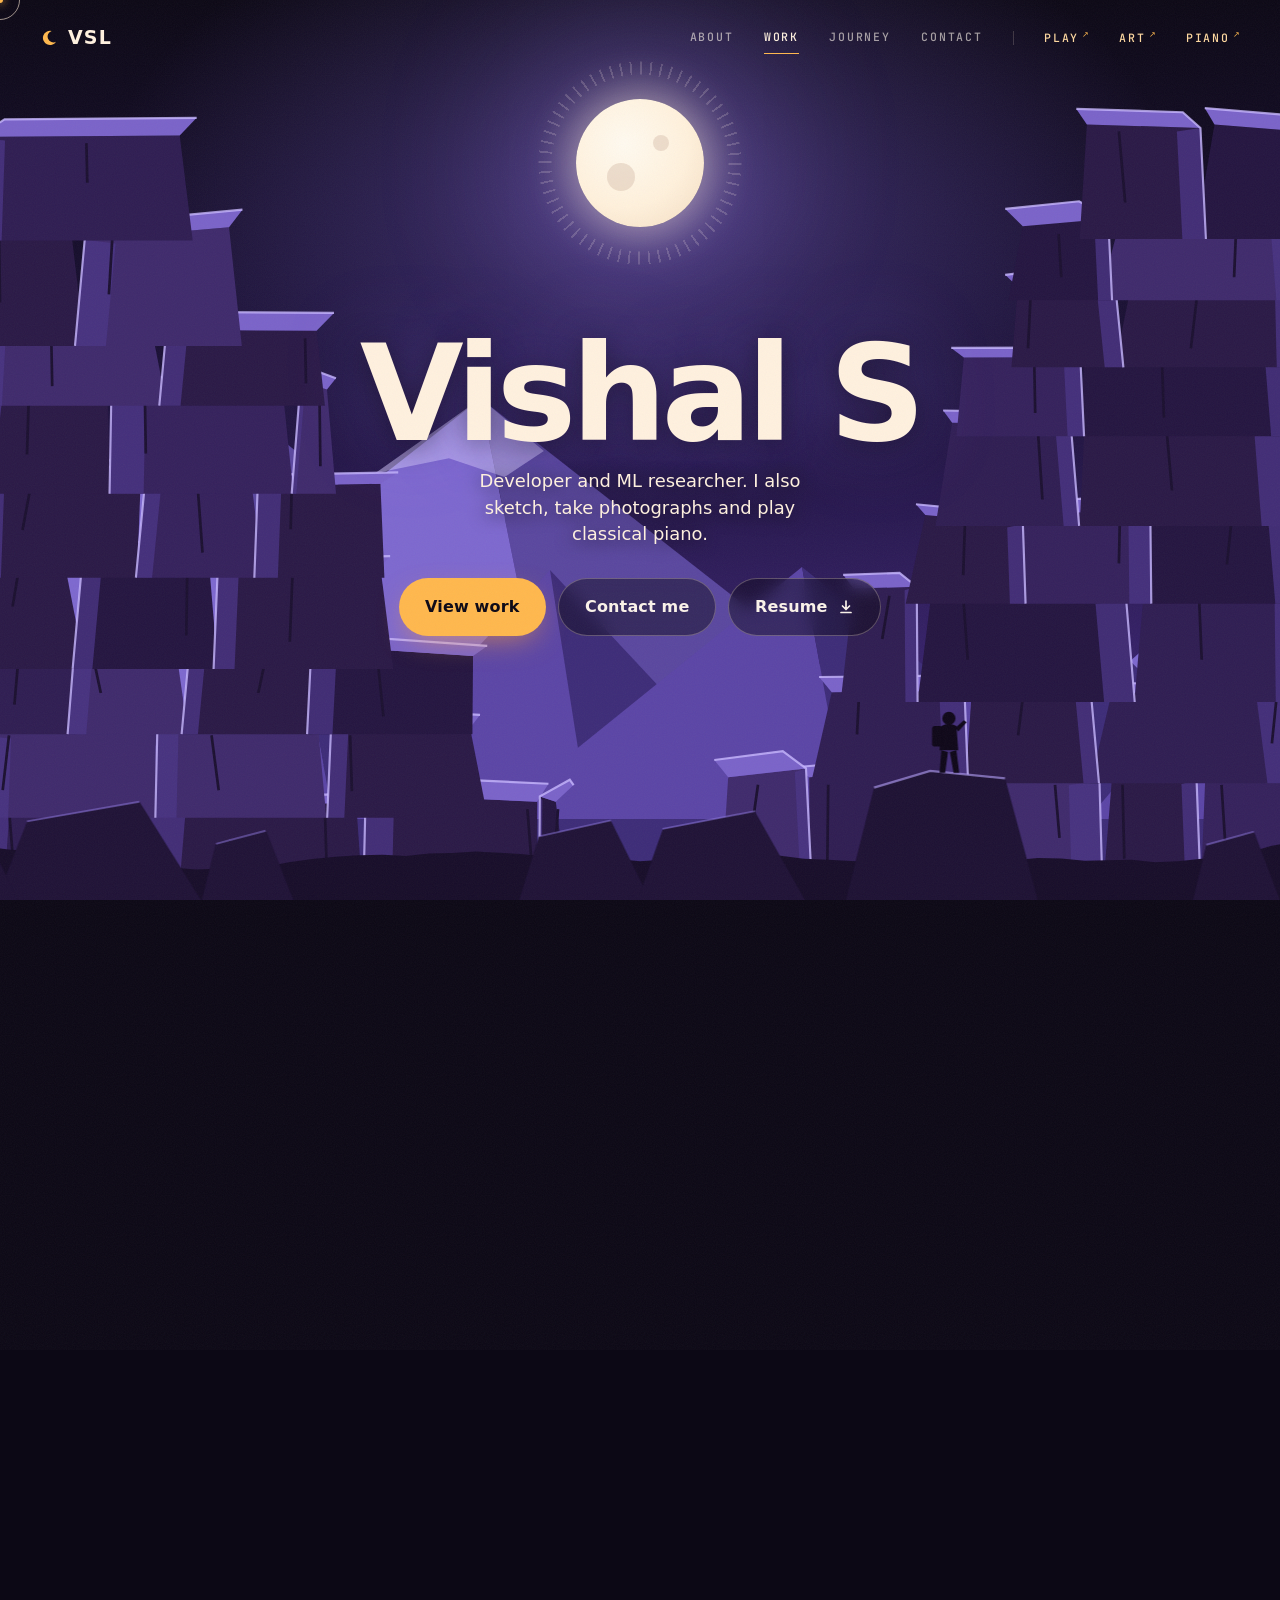
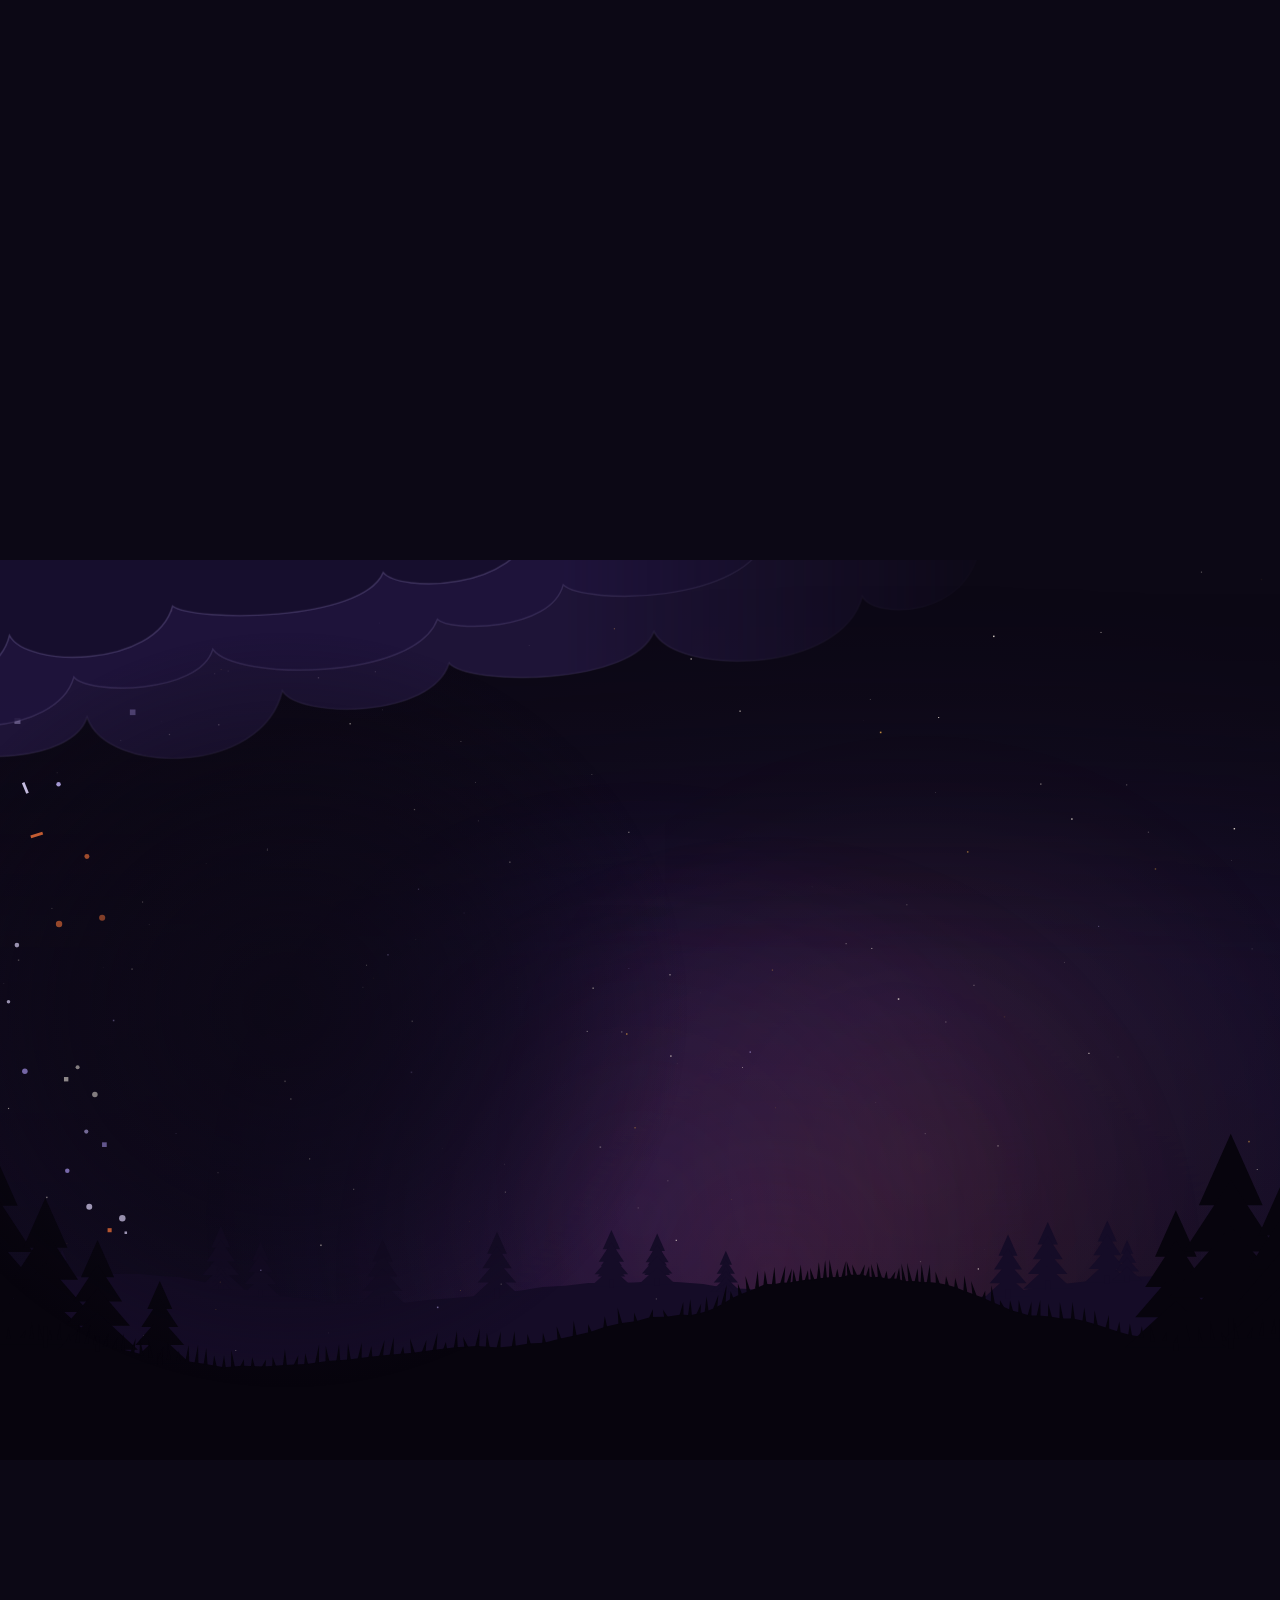
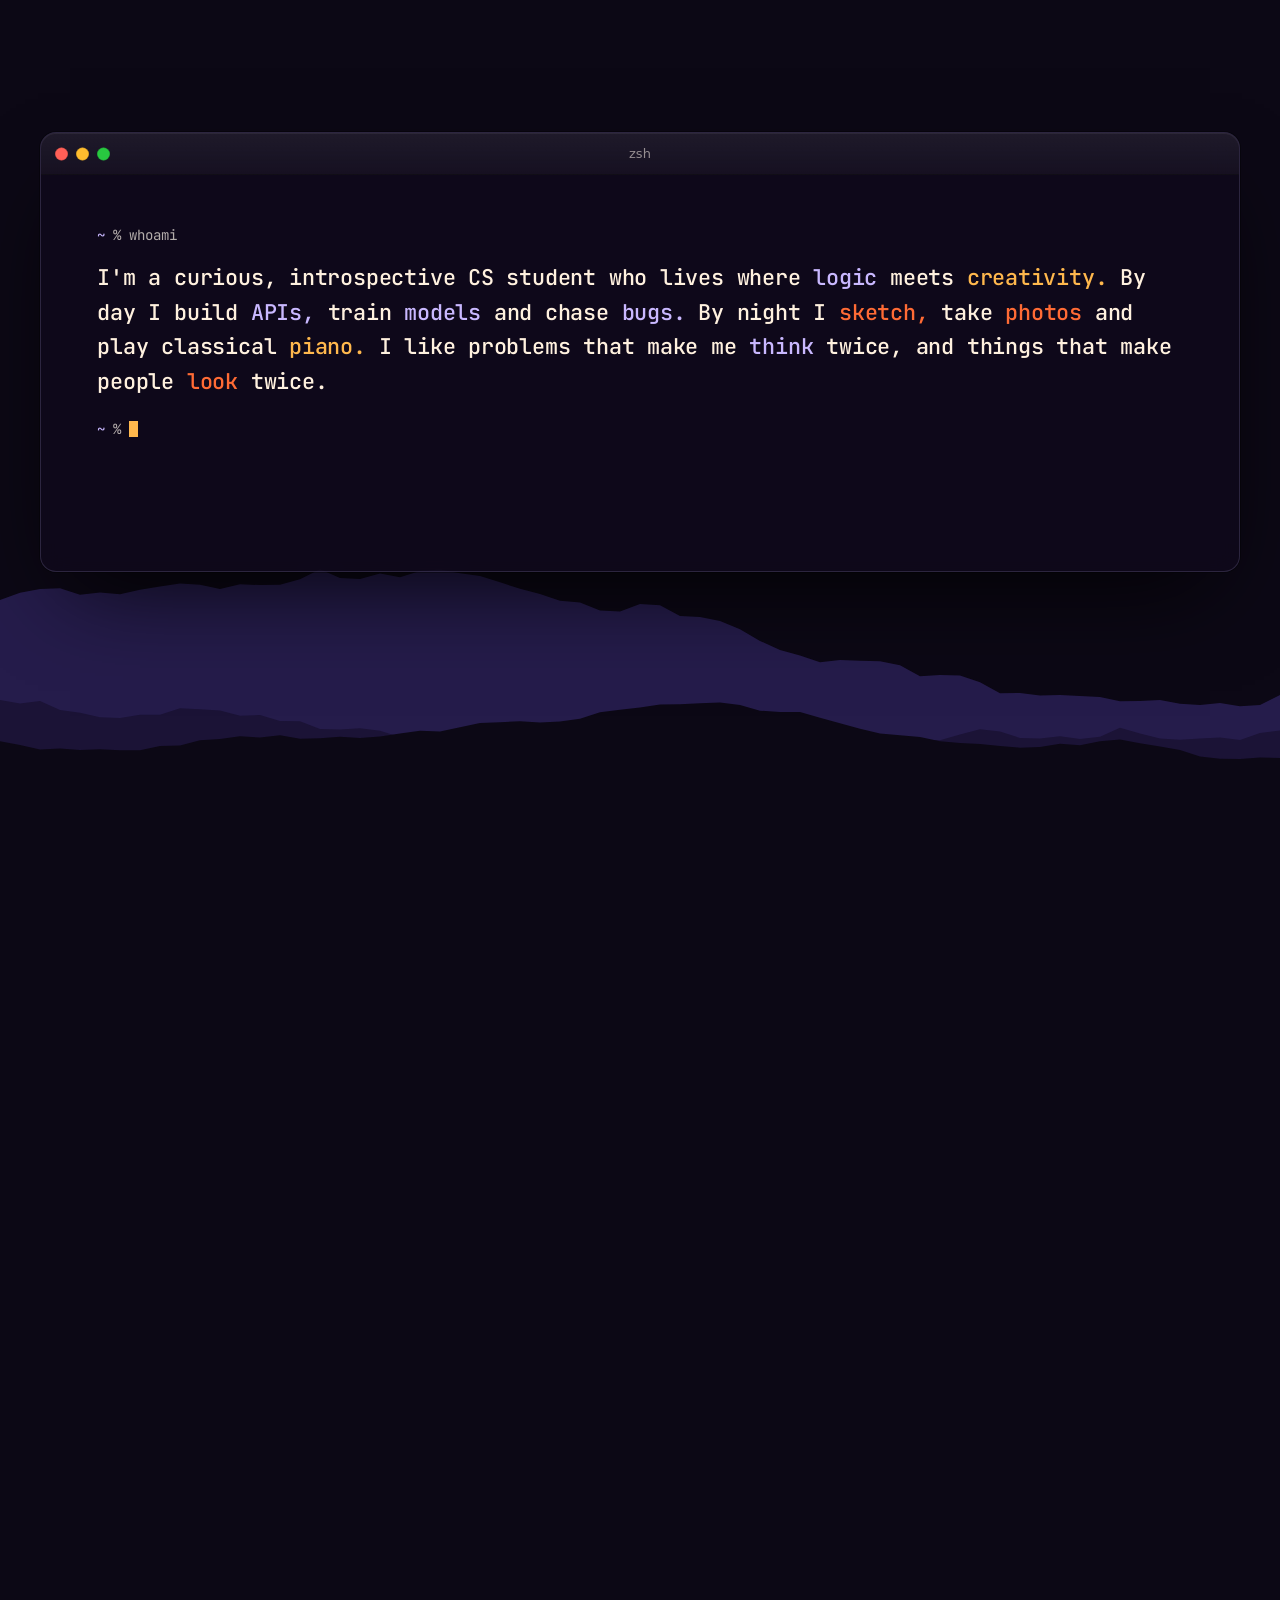
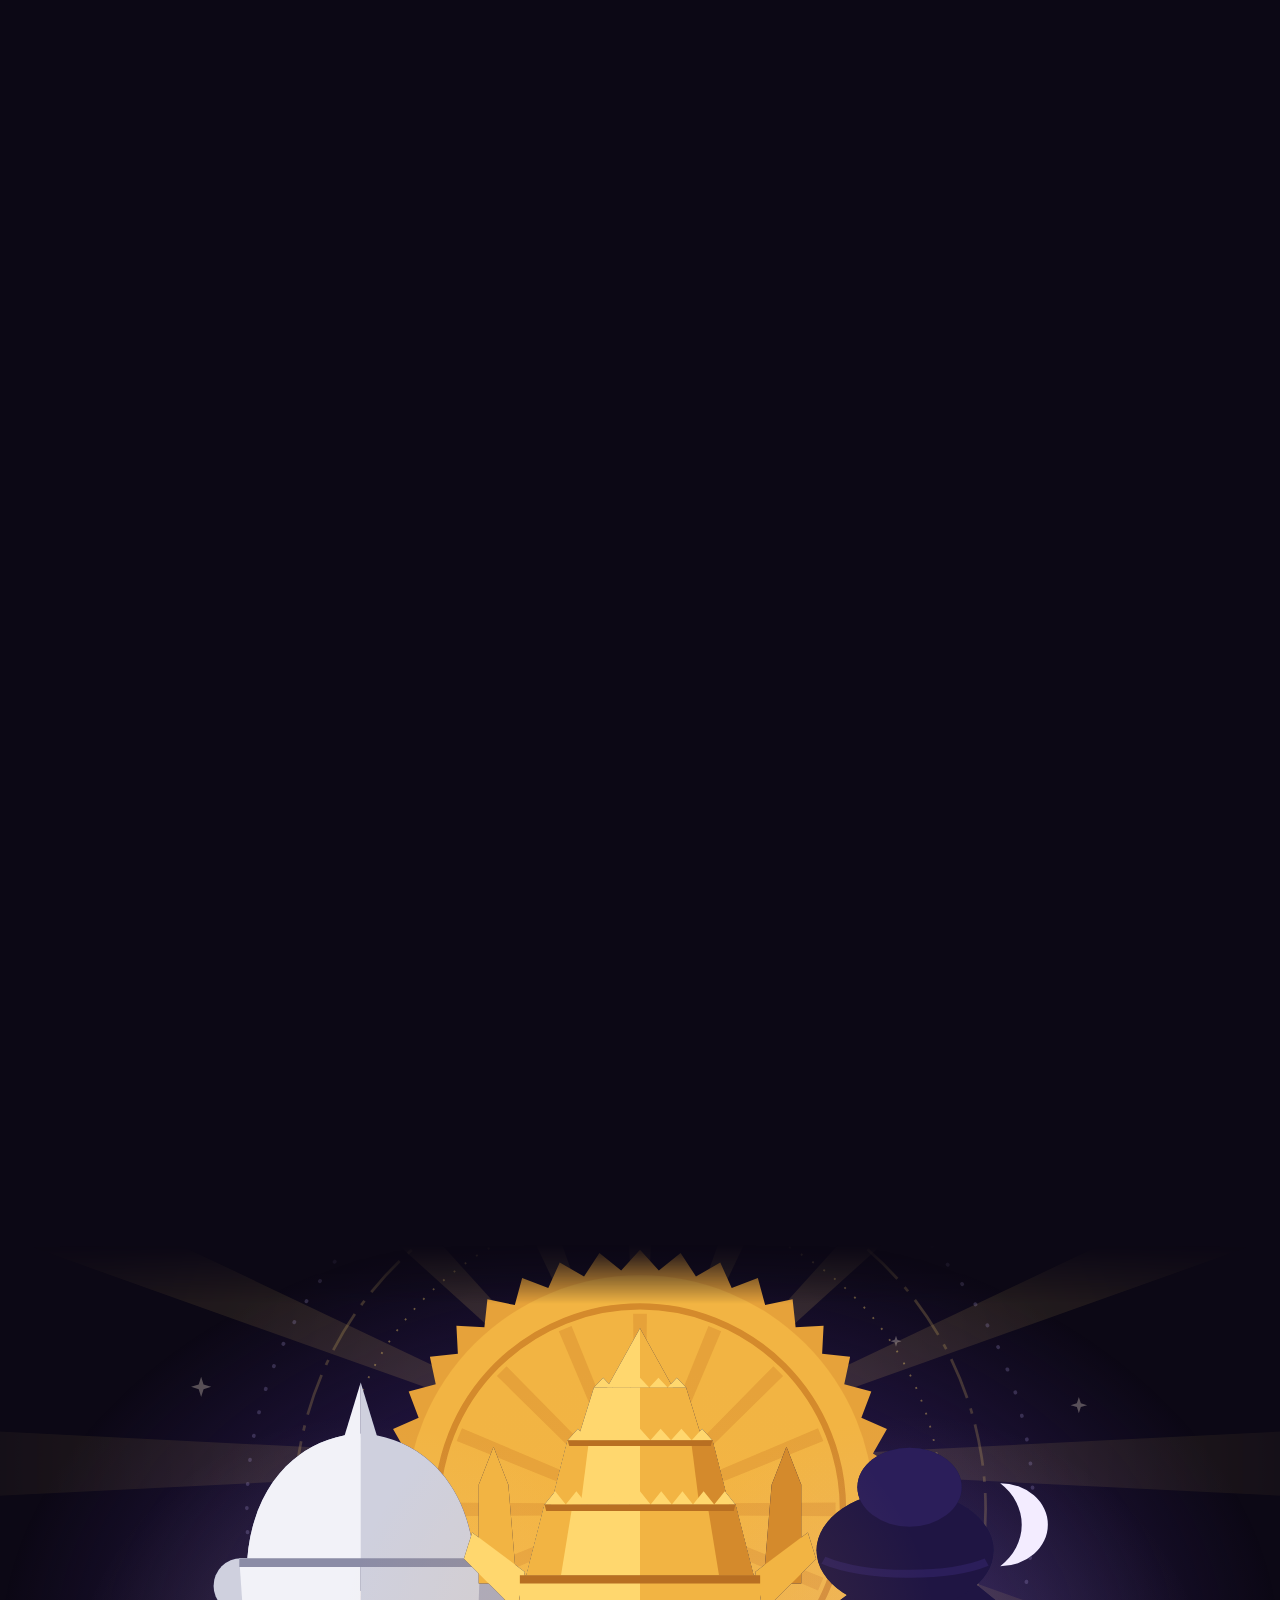
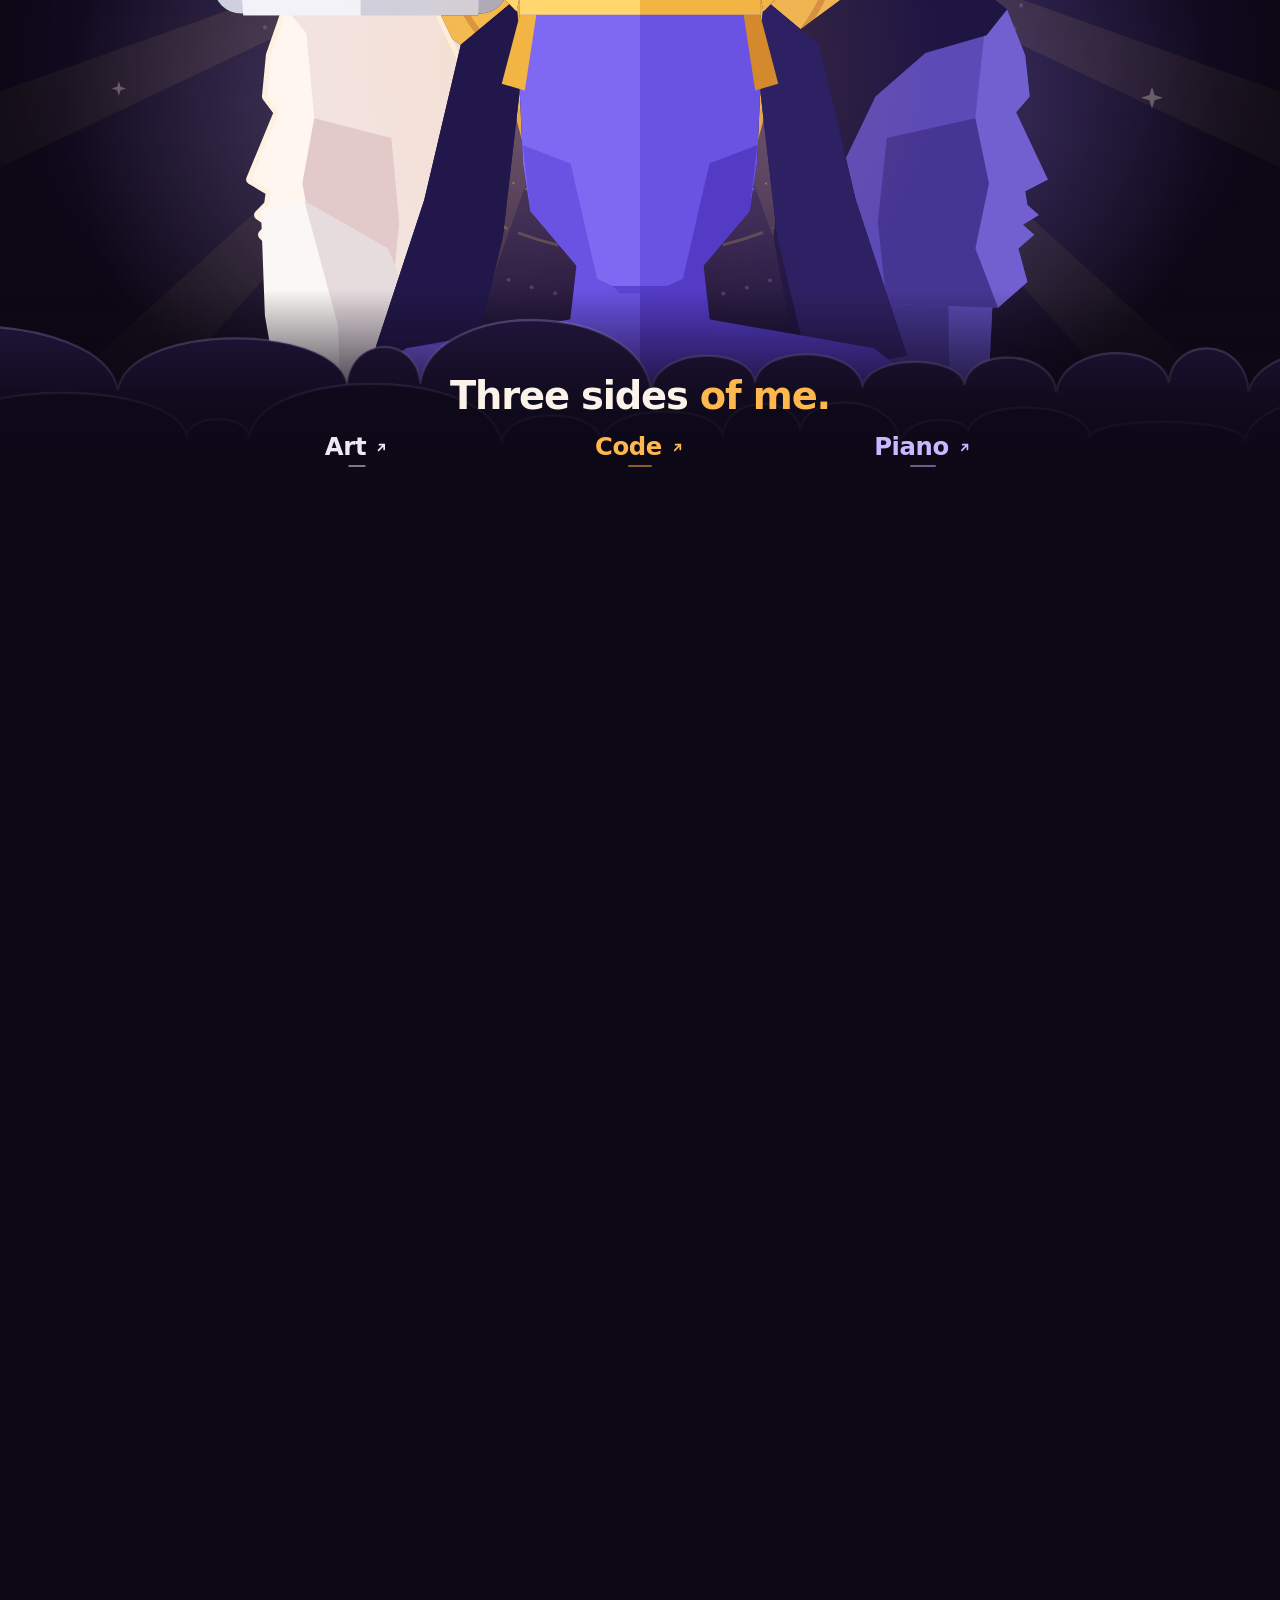
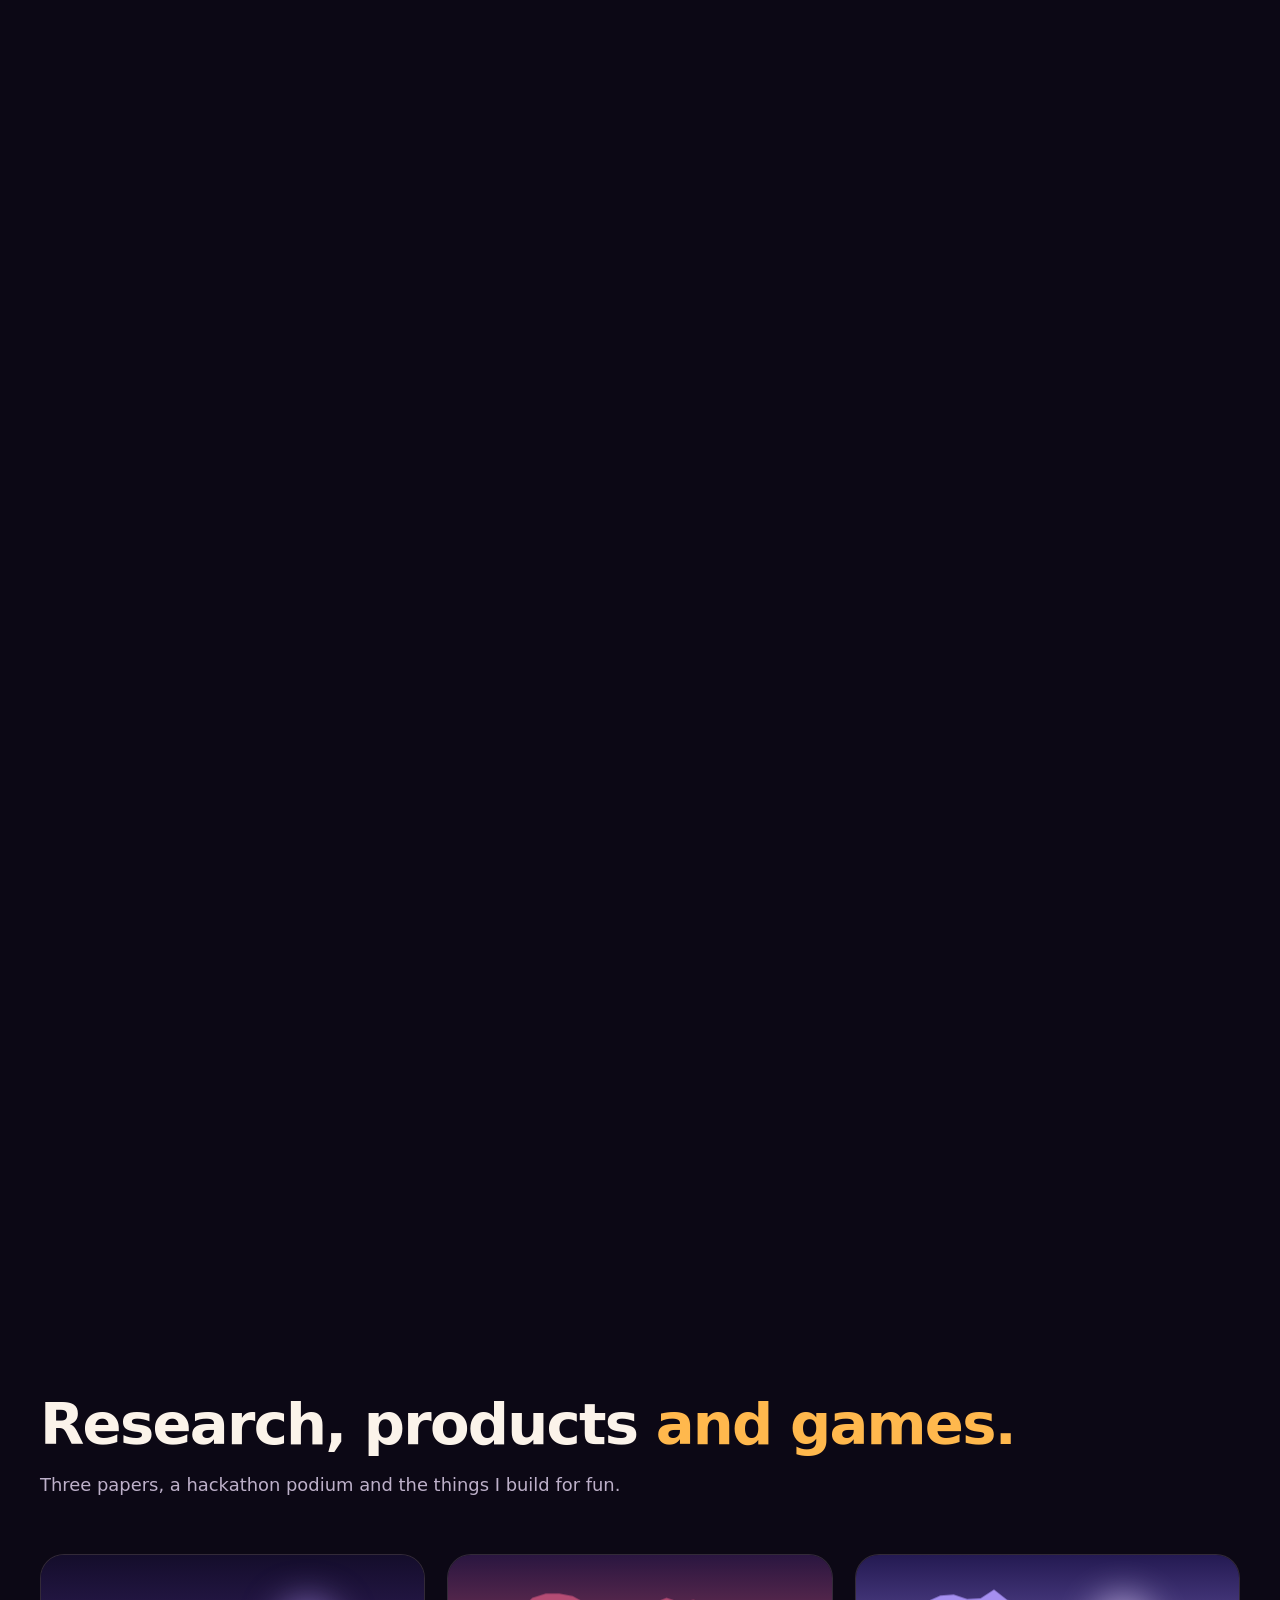
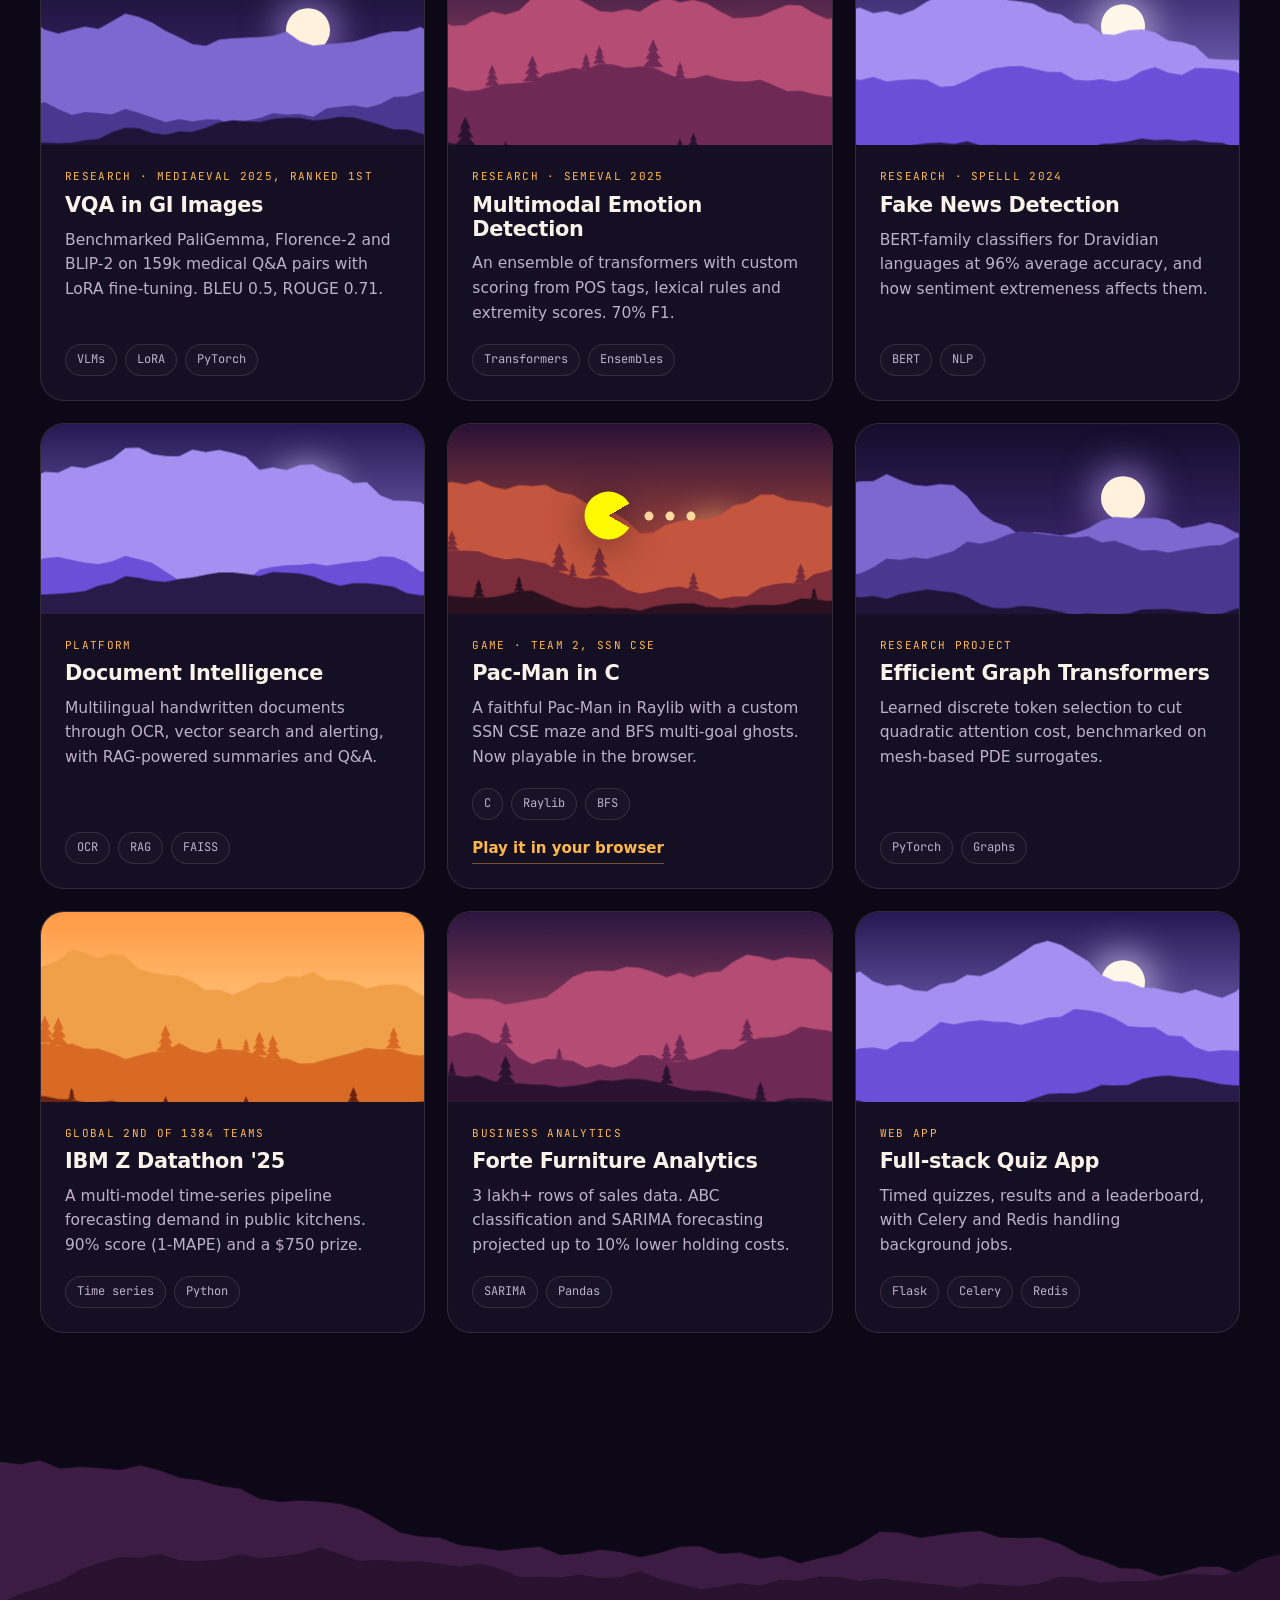
==== commit dda2d4d1: "Add favicon" ====
--- a/index.html
+++ b/index.html
@@ -6,6 +6,7 @@
   <title>Vishal S</title>
   <meta name="description" content="Vishal S. Computer Science at SSN and Data Science at IIT Madras. Research in NLP, backend systems, games, sketching and classical piano." />
   <meta name="theme-color" content="#0c0815" />
+  <link rel="icon" href="images/favicon.svg" type="image/svg+xml" />
   <link rel="preconnect" href="https://api.fontshare.com" />
   <link rel="preconnect" href="https://cdn.fontshare.com" crossorigin />
   <link href="https://api.fontshare.com/v2/css?f[]=clash-display@500,600,700&f[]=satoshi@400,500,700&display=swap" rel="stylesheet" media="print" onload="this.media='all'" />
